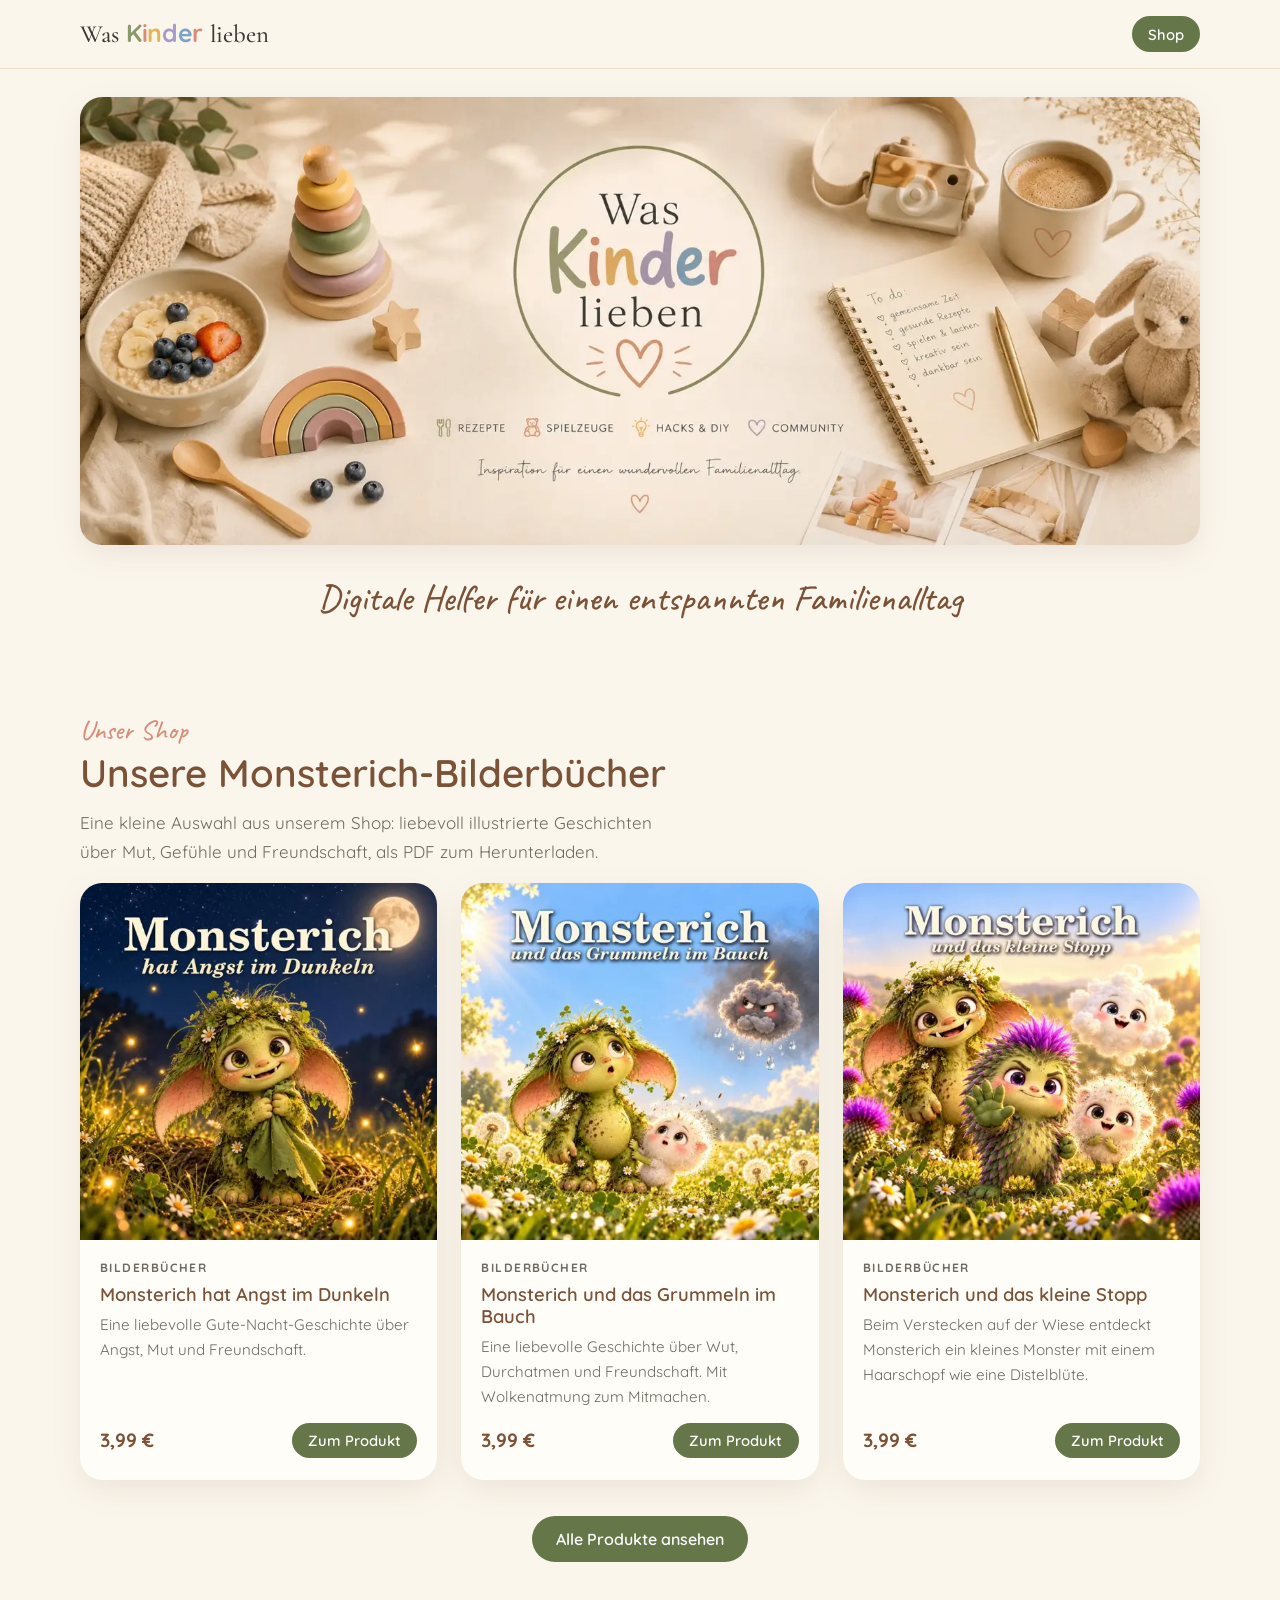
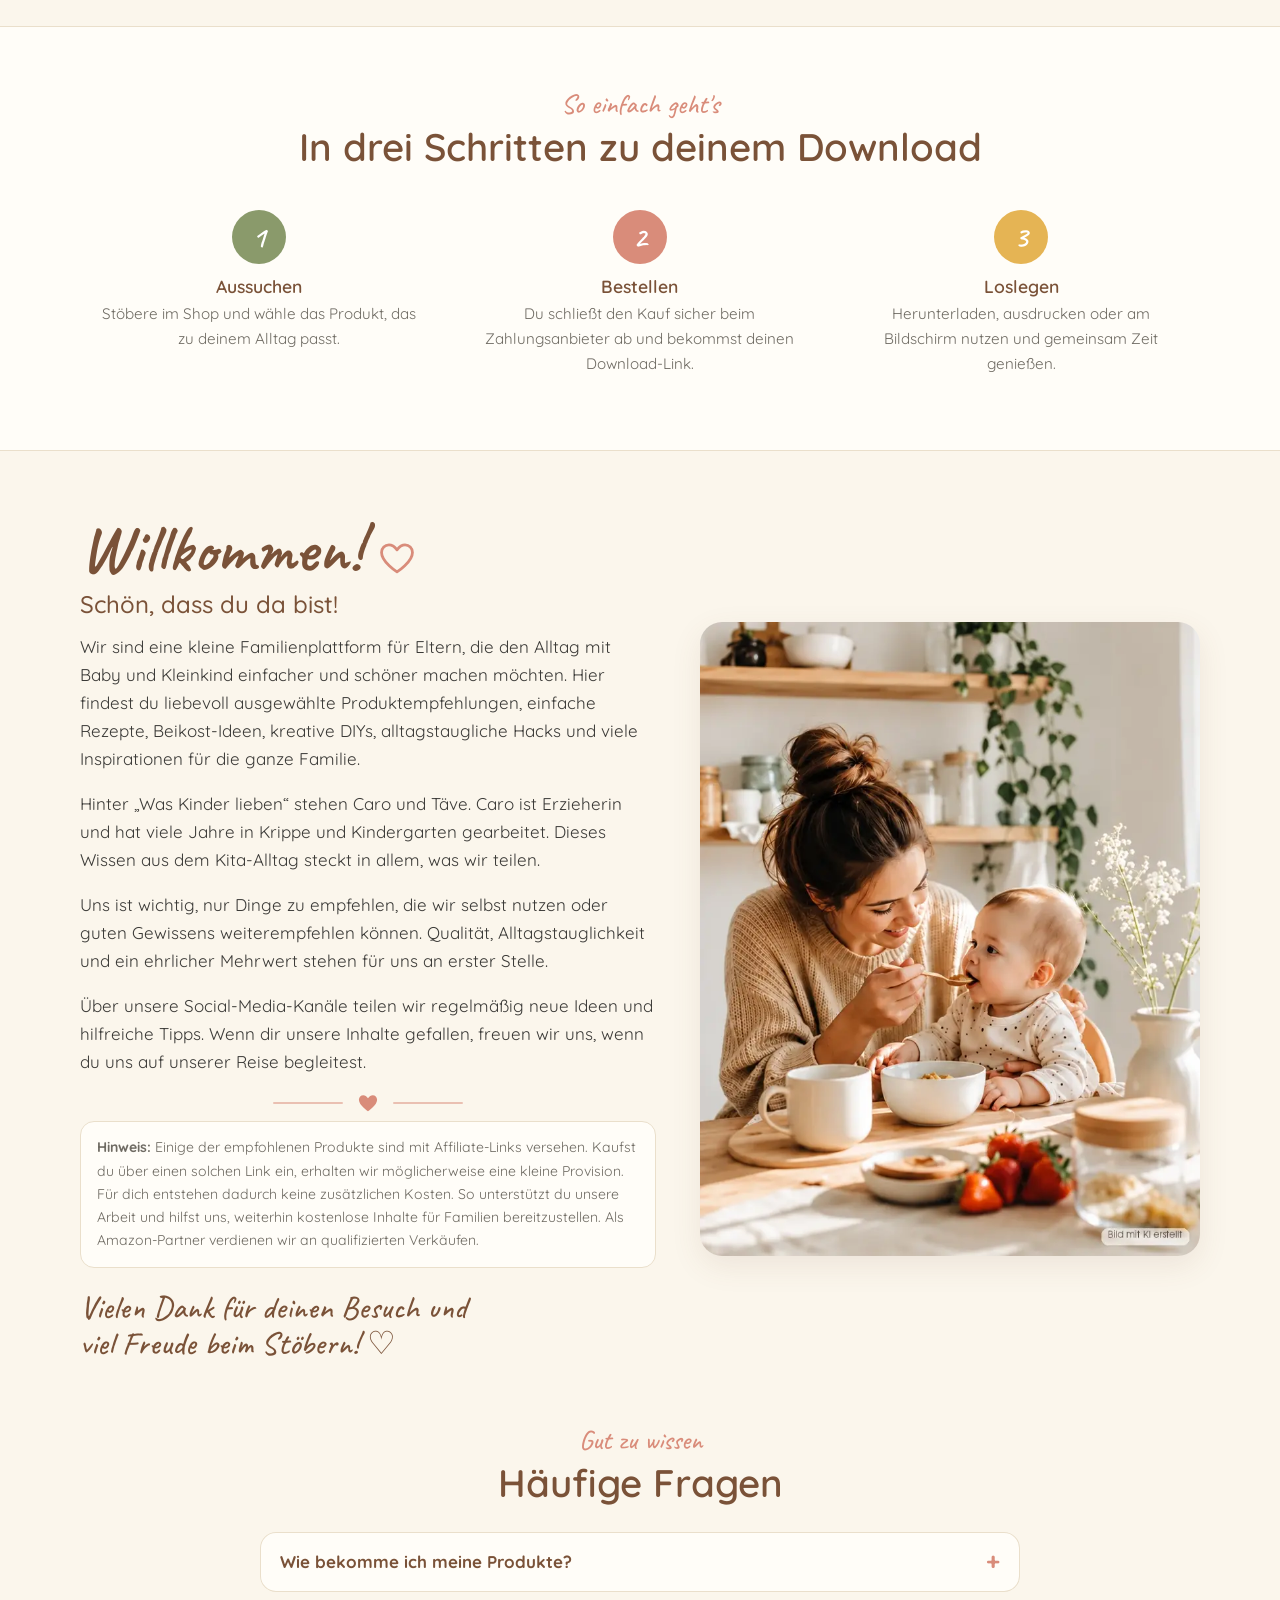
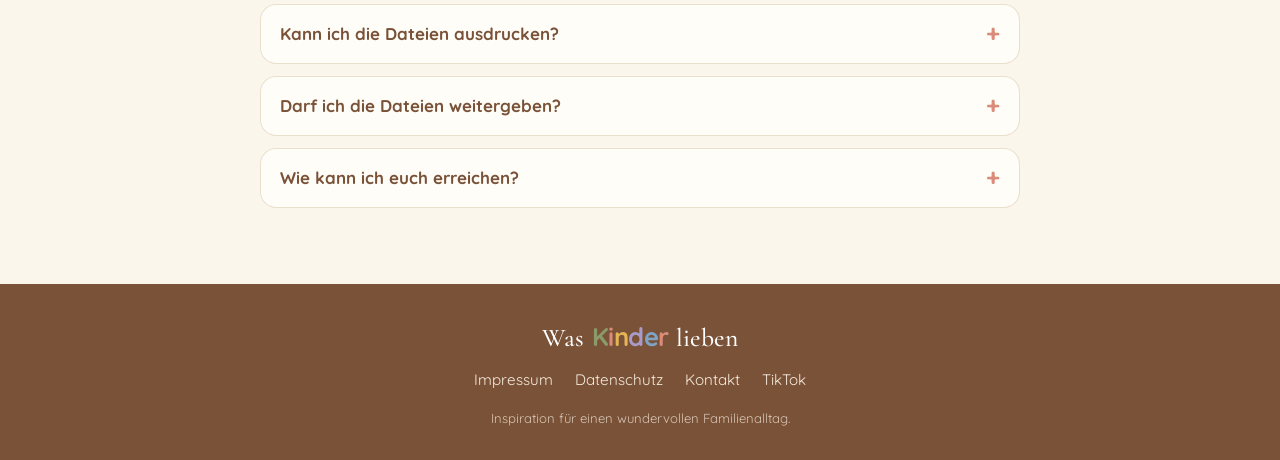
==== was-kinder-lieben/index.html @ 7c510dd2 "Button oben heißt jetzt 'Shop' Co-Authored-By: Claude Sonnet 5.5 <noreply@anthropic.com> Claude-Sess" ====
<!DOCTYPE html>
<html lang="de">
<head>
<meta charset="utf-8">
<meta name="viewport" content="width=device-width, initial-scale=1">
<title>Was Kinder lieben</title>
<style>
@font-face{font-family:'Caveat';font-style:normal;font-weight:500 600;font-display:swap;src:url([data-uri]) format('woff2');unicode-range:U+0000-00FF, U+0131, U+0152-0153, U+02BB-02BC, U+02C6, U+02DA, U+02DC, U+0304, U+0308, U+0329, U+2000-206F, U+20AC, U+2122, U+2191, U+2193, U+2212, U+2215, U+FEFF, U+FFFD}
@font-face{font-family:'Cormorant Garamond';font-style:normal;font-weight:500 600;font-display:swap;src:url([data-uri]) format('woff2');unicode-range:U+0000-00FF, U+0131, U+0152-0153, U+02BB-02BC, U+02C6, U+02DA, U+02DC, U+0304, U+0308, U+0329, U+2000-206F, U+20AC, U+2122, U+2191, U+2193, U+2212, U+2215, U+FEFF, U+FFFD}
@font-face{font-family:'Quicksand';font-style:normal;font-weight:400 700;font-display:swap;src:url([data-uri]) format('woff2');unicode-range:U+0000-00FF, U+0131, U+0152-0153, U+02BB-02BC, U+02C6, U+02DA, U+02DC, U+0304, U+0308, U+0329, U+2000-206F, U+20AC, U+2122, U+2191, U+2193, U+2212, U+2215, U+FEFF, U+FFFD}
</style>
<style>
/* ===== Farben & Grundlagen ===== */
:root{
  --cream:#FBF6EC; --paper:#FFFDF8; --ink:#3B3A37; --muted:#6F6B63;
  --brown:#7A5238; --line:#EADFCB;
  --sage:#8A9A6B; --sage-dark:#657649;
  --coral:#D98C7A; --mustard:#E5B454; --lav:#A99BC9; --blue:#7FA3C4;
  --radius:22px;
  --shadow:0 10px 30px rgba(122,82,56,.10);
  --script:'Caveat',cursive;
  --serif:'Cormorant Garamond',Georgia,serif;
  --sans:'Quicksand','Segoe UI',system-ui,sans-serif;
}
*{box-sizing:border-box}
body{margin:0;display:flex;flex-direction:column;min-height:100vh;background:var(--cream);color:var(--ink);font-family:var(--sans);font-size:17px;line-height:1.65;-webkit-font-smoothing:antialiased}
img{max-width:100%;display:block}
a{color:inherit}
h1,h2,h3{margin:0;font-weight:600;line-height:1.2}
p{margin:0 0 1em}
.wrap{width:min(1120px,100% - 32px);margin-inline:auto}
.sr-only{position:absolute;width:1px;height:1px;overflow:hidden;clip:rect(0 0 0 0);white-space:nowrap}
:focus-visible{outline:3px solid var(--lav);outline-offset:3px;border-radius:8px}

/* ===== Buttons ===== */
.btn{display:inline-flex;align-items:center;justify-content:center;gap:.5em;border:0;cursor:pointer;font:600 1rem var(--sans);text-decoration:none;
  padding:.8em 1.5em;border-radius:999px;background:var(--sage-dark);color:#fff;transition:transform .15s,background .15s,box-shadow .15s}
.btn:hover{background:#56673c;transform:translateY(-2px);box-shadow:0 8px 18px rgba(101,118,73,.28)}
.btn.ghost{background:transparent;color:var(--brown);box-shadow:inset 0 0 0 2px var(--line)}
.btn.ghost:hover{background:var(--paper);box-shadow:inset 0 0 0 2px var(--coral)}
.btn.small{padding:.55em 1.1em;font-size:.92rem}

/* ===== Kopfzeile ===== */
.top{background:var(--cream);border-bottom:1px solid var(--line)}
.top .wrap{display:flex;align-items:center;justify-content:space-between;gap:16px;min-height:68px}
.mark{text-decoration:none;display:flex;align-items:baseline;gap:.3em;font-family:var(--serif);font-size:1.55rem;line-height:1}
.mark b{font-family:var(--sans);font-weight:700;letter-spacing:-.02em}
.mark .k{color:var(--sage)}.mark .i{color:var(--coral)}.mark .n{color:var(--mustard)}.mark .d{color:var(--lav)}.mark .e{color:var(--blue)}.mark .r{color:var(--coral)}
.menu{display:flex;gap:6px;align-items:center}
.menu a{text-decoration:none;font-weight:600;font-size:.95rem;padding:.45em .9em;border-radius:999px;color:var(--brown)}
.menu a:hover{background:var(--paper)}
.menu .btn{color:#fff}
.menu .btn:hover{background:#56673c}
@media(max-width:700px){.mark{font-size:1.3rem}}


/* ===== Hero ===== */
.hero{padding:28px 0 8px}
.hero img{width:100%;height:auto;border-radius:var(--radius);box-shadow:var(--shadow);aspect-ratio:1600/640;object-fit:cover}
.hero-cta{text-align:center;padding:30px 0 6px}
.hero-cta p{font-family:var(--script);font-size:clamp(1.7rem,4vw,2.3rem);color:var(--brown);line-height:1.25;margin-bottom:18px}
.hero-cta .row{display:flex;gap:12px;justify-content:center;flex-wrap:wrap}

/* ===== Abschnitte ===== */
section{padding:64px 0}
.eyebrow{font-family:var(--script);font-size:1.7rem;color:var(--coral);line-height:1}
.title{font-size:clamp(1.8rem,4vw,2.4rem);color:var(--brown);margin:.15em 0 .35em}
.lead{max-width:60ch;color:var(--muted)}
.divider{display:flex;align-items:center;justify-content:center;gap:14px;color:var(--coral);margin:8px 0}
.divider::before,.divider::after{content:"";height:2px;width:70px;background:currentColor;opacity:.5;border-radius:2px}

/* ===== Shop ===== */
.chips[hidden]{display:none}
.chips{display:flex;flex-wrap:wrap;gap:10px;margin:26px 0 28px}
.chip{border:0;cursor:pointer;font:600 .95rem var(--sans);padding:.55em 1.2em;border-radius:999px;background:var(--paper);color:var(--brown);box-shadow:inset 0 0 0 2px var(--line);transition:.15s}
.chip:hover{box-shadow:inset 0 0 0 2px var(--coral)}
.chip[aria-pressed="true"]{background:var(--brown);color:#fff;box-shadow:none}
.grid{display:grid;grid-template-columns:repeat(auto-fit,minmax(250px,1fr));gap:24px}
.card{background:var(--paper);border-radius:var(--radius);box-shadow:var(--shadow);overflow:hidden;display:flex;flex-direction:column;transition:transform .2s}
.card:hover{transform:translateY(-4px)}
.cover{position:relative;aspect-ratio:1/1;display:grid;place-items:center;overflow:hidden;cursor:pointer;border:0;padding:0;width:100%;background:none;text-decoration:none}
.cover img{width:100%;height:100%;object-fit:cover}
.art{position:absolute;inset:0;display:flex;flex-direction:column;align-items:center;justify-content:center;gap:12px;padding:22px;text-align:center}
.art .sheet{background:rgba(255,253,248,.88);border-radius:16px;padding:22px 20px 18px;width:78%;box-shadow:0 8px 20px rgba(0,0,0,.07);display:flex;flex-direction:column;align-items:center;gap:8px}
.art svg{width:56px;height:56px}
.art .t{font-family:var(--script);font-size:1.6rem;line-height:1.1;color:var(--brown)}
.art .s{font-size:.72rem;letter-spacing:.14em;text-transform:uppercase;color:var(--muted);font-weight:600}
.badge{position:absolute;top:14px;left:14px;background:var(--brown);color:#fff;font-size:.78rem;font-weight:700;padding:.25em .8em;border-radius:999px;z-index:1}
.card .body{padding:18px 20px 22px;display:flex;flex-direction:column;gap:6px;flex:1}
.cat{font-size:.75rem;letter-spacing:.12em;text-transform:uppercase;color:var(--muted);font-weight:700}
.card h3{font-size:1.15rem;color:var(--brown)}
.card .desc{font-size:.95rem;color:var(--muted);margin:0 0 8px;flex:1}
.buy-row{display:flex;align-items:center;justify-content:space-between;gap:10px}
.price{font-weight:700;font-size:1.2rem;color:var(--brown)}
.price s{font-weight:500;font-size:.9rem;color:var(--muted);margin-right:6px}
.empty{padding:30px;text-align:center;color:var(--muted)}
.more{text-align:center;margin-top:36px}

/* ===== So funktioniert's ===== */
.steps{background:var(--paper);border-block:1px solid var(--line)}
.steps ol{list-style:none;margin:30px 0 0;padding:0;display:grid;grid-template-columns:repeat(auto-fit,minmax(220px,1fr));gap:24px}
.steps li{text-align:center;padding:10px 14px}
.steps .num{width:54px;height:54px;border-radius:50%;display:grid;place-items:center;margin:0 auto 12px;font:600 1.9rem var(--script);color:#fff}
.steps li:nth-child(1) .num{background:var(--sage)}.steps li:nth-child(2) .num{background:var(--coral)}.steps li:nth-child(3) .num{background:var(--mustard)}
.steps h3{font-size:1.1rem;color:var(--brown);margin-bottom:4px}
.steps p{color:var(--muted);font-size:.95rem;margin:0}

/* ===== Über uns ===== */
.about{display:grid;grid-template-columns:1.15fr 1fr;gap:44px;align-items:center}
.about h2.script{font-family:var(--script);font-weight:600;font-size:clamp(2.8rem,7vw,4.2rem);color:var(--brown);line-height:1}
.about h3{font-size:1.5rem;color:var(--brown);margin:.3em 0 .6em;font-weight:500}
.about .photo{border-radius:var(--radius);overflow:hidden;box-shadow:var(--shadow);position:relative}
.about .photo img{width:100%;height:auto}
.note{font-size:.88rem;color:var(--muted);background:var(--paper);border-radius:14px;padding:14px 16px;border:1px solid var(--line)}
.sign{font-family:var(--script);font-size:2rem;color:var(--brown);line-height:1.15;margin-top:22px}
@media(max-width:820px){.about{grid-template-columns:1fr}.about .photo{order:-1;max-width:420px}}

/* ===== FAQ ===== */
.faq{max-width:760px;margin:26px auto 0}
details{background:var(--paper);border-radius:16px;margin-bottom:12px;box-shadow:inset 0 0 0 1px var(--line)}
summary{cursor:pointer;list-style:none;padding:16px 52px 16px 20px;font-weight:700;color:var(--brown);position:relative}
summary::-webkit-details-marker{display:none}
summary::after{content:"+";position:absolute;right:20px;top:50%;transform:translateY(-50%);font-size:1.5rem;color:var(--coral);transition:transform .2s}
details[open] summary::after{transform:translateY(-50%) rotate(45deg)}
details p{padding:0 20px;margin:0 0 16px;color:var(--muted)}

/* ===== Fußzeile ===== */
footer{margin-top:auto;background:var(--brown);color:#F6EBDD;padding:40px 0 30px;text-align:center}
footer .mark{justify-content:center;font-size:1.6rem;color:#fff}
footer nav{display:flex;flex-wrap:wrap;gap:6px 22px;justify-content:center;margin:16px 0}
footer a{text-decoration:none;font-size:.95rem}
footer a:hover{text-decoration:underline}
footer small{display:block;opacity:.75;font-size:.82rem;max-width:62ch;margin:10px auto 0}

.toast{position:fixed;left:50%;bottom:24px;transform:translate(-50%,30px);background:var(--ink);color:#fff;padding:.8em 1.3em;border-radius:14px;font-size:.92rem;opacity:0;pointer-events:none;transition:.25s;z-index:60;max-width:90vw;text-align:center}
.toast.on{opacity:1;transform:translate(-50%,0)}

@media(prefers-reduced-motion:reduce){*{transition:none!important}}
</style>
</head>
<body>

<header class="top">
  <div class="wrap">
    <a class="mark" href="#start" aria-label="Was Kinder lieben">
      Was <b><span class="k">K</span><span class="i">i</span><span class="n">n</span><span class="d">d</span><span class="e">e</span><span class="r">r</span></b> lieben
    </a>
    <nav class="menu" aria-label="Hauptmenü">
      <a class="btn small" id="shopBtnTop" href="#">Shop</a>
    </nav>
  </div>
</header>

<main id="start">

  <section class="hero" aria-labelledby="h1">
    <div class="wrap">
      <h1 id="h1" class="sr-only">Was Kinder lieben – Inspiration für einen wundervollen Familienalltag</h1>
      <img src="[data-uri]" width="1600" height="640" alt="Was Kinder lieben: Rezepte, Spielzeuge, Hacks und DIY, Community. Inspiration für einen wundervollen Familienalltag.">
      <div class="hero-cta">
        <p>Digitale Helfer für einen entspannten Familienalltag</p>
      </div>
    </div>
  </section>

  <section id="shop" aria-labelledby="shop-title">
    <div class="wrap">
      <div class="eyebrow">Unser Shop</div>
      <h2 class="title" id="shop-title">Unsere Monsterich-Bilderbücher</h2>
      <p class="lead">Eine kleine Auswahl aus unserem Shop: liebevoll illustrierte Geschichten über Mut, Gefühle und Freundschaft, als PDF zum Herunterladen.</p>
      <div class="chips" id="chips" role="group" aria-label="Kategorien filtern"></div>
      <div class="grid" id="grid" aria-live="polite"></div>
      <div class="more"><a class="btn" id="shopBtnMore" href="#">Alle Produkte ansehen</a></div>
    </div>
  </section>

  <section class="steps" aria-labelledby="steps-title">
    <div class="wrap">
      <div style="text-align:center">
        <div class="eyebrow">So einfach geht's</div>
        <h2 class="title" id="steps-title">In drei Schritten zu deinem Download</h2>
      </div>
      <ol>
        <li><div class="num">1</div><h3>Aussuchen</h3><p>Stöbere im Shop und wähle das Produkt, das zu deinem Alltag passt.</p></li>
        <li><div class="num">2</div><h3>Bestellen</h3><p>Du schließt den Kauf sicher beim Zahlungsanbieter ab und bekommst deinen Download-Link.</p></li>
        <li><div class="num">3</div><h3>Loslegen</h3><p>Herunterladen, ausdrucken oder am Bildschirm nutzen und gemeinsam Zeit genießen.</p></li>
      </ol>
    </div>
  </section>

  <section id="about" aria-labelledby="about-title">
    <div class="wrap about">
      <div>
        <h2 class="script" id="about-title">Willkommen! <svg width="38" height="34" viewBox="0 0 24 22" fill="none" stroke="#D98C7A" stroke-width="1.8" stroke-linecap="round" stroke-linejoin="round" aria-hidden="true" style="vertical-align:-4px"><path d="M12 20S2 13.6 2 7.4C2 4.5 4.2 2.5 6.8 2.5c2 0 3.6 1.1 5.2 3.2 1.6-2.1 3.2-3.2 5.2-3.2C19.8 2.5 22 4.5 22 7.4 22 13.6 12 20 12 20z"/></svg></h2>
        <h3>Schön, dass du da bist!</h3>
        <p>Wir sind eine kleine Familienplattform für Eltern, die den Alltag mit Baby und Kleinkind einfacher und schöner machen möchten. Hier findest du liebevoll ausgewählte Produktempfehlungen, einfache Rezepte, Beikost-Ideen, kreative DIYs, alltagstaugliche Hacks und viele Inspirationen für die ganze Familie.</p>
        <p>Hinter „Was Kinder lieben“ stehen Caro und Täve. Caro ist Erzieherin und hat viele Jahre in Krippe und Kindergarten gearbeitet. Dieses Wissen aus dem Kita-Alltag steckt in allem, was wir teilen.</p>
        <p>Uns ist wichtig, nur Dinge zu empfehlen, die wir selbst nutzen oder guten Gewissens weiterempfehlen können. Qualität, Alltagstauglichkeit und ein ehrlicher Mehrwert stehen für uns an erster Stelle.</p>
        <p>Über unsere Social-Media-Kanäle teilen wir regelmäßig neue Ideen und hilfreiche Tipps. Wenn dir unsere Inhalte gefallen, freuen wir uns, wenn du uns auf unserer Reise begleitest.</p>
        <div class="divider" aria-hidden="true"><svg width="22" height="20" viewBox="0 0 24 22" fill="currentColor"><path d="M12 20S2 13.6 2 7.4C2 4.5 4.2 2.5 6.8 2.5c2 0 3.6 1.1 5.2 3.2 1.6-2.1 3.2-3.2 5.2-3.2C19.8 2.5 22 4.5 22 7.4 22 13.6 12 20 12 20z"/></svg></div>
        <p class="note"><strong>Hinweis:</strong> Einige der empfohlenen Produkte sind mit Affiliate-Links versehen. Kaufst du über einen solchen Link ein, erhalten wir möglicherweise eine kleine Provision. Für dich entstehen dadurch keine zusätzlichen Kosten. So unterstützt du unsere Arbeit und hilfst uns, weiterhin kostenlose Inhalte für Familien bereitzustellen. Als Amazon-Partner verdienen wir an qualifizierten Verkäufen.</p>
        <div class="sign">Vielen Dank für deinen Besuch und<br>viel Freude beim Stöbern! ♡</div>
      </div>
      <div class="photo">
        <img src="[data-uri]" width="760" height="962" alt="Eine Mutter füttert ihr Baby am Küchentisch mit Brei, daneben Erdbeeren und Haferflocken.">
      </div>
    </div>
  </section>

  <section id="faq" aria-labelledby="faq-title" style="padding-top:0">
    <div class="wrap">
      <div style="text-align:center">
        <div class="eyebrow">Gut zu wissen</div>
        <h2 class="title" id="faq-title">Häufige Fragen</h2>
      </div>
      <div class="faq" id="faqList"></div>
    </div>
  </section>
</main>

<footer>
  <div class="wrap">
    <div class="mark">Was <b><span class="k">K</span><span class="i">i</span><span class="n">n</span><span class="d">d</span><span class="e">e</span><span class="r">r</span></b> lieben</div>
    <nav id="footLinks" aria-label="Rechtliches und Social Media"></nav>
    <small>Inspiration für einen wundervollen Familienalltag.</small>
  </div>
</footer>

<div class="toast" id="toast" role="status"></div>

<script>
/* =====================================================================
   HIER ANPASSEN – alles Wichtige steht in diesem Block
   ===================================================================== */

/* Adresse eurer Shop-Seite in Wix mit allen Produkten (Button "Alle Produkte").
   Bitte prüfen: Öffne die Seite im Browser und kopiere die Adresse hierher. */
const SHOP_URL = 'https://www.was-kinder-lieben.de/shop';

/* Kategorien (Reihenfolge = Reihenfolge der Filter-Buttons) */
const CATEGORIES = {
  buecher: { label: 'Bilderbücher', color: '#DCE5C8', icon: 'bear' }
};

/* Produkte – DIES SIND PLATZHALTER. Titel, Texte und Preise bitte ersetzen.
   price:       Preis in Cent (790 = 7,90 €)
   oldPrice:    optional, wird durchgestrichen angezeigt
   badge:       optional ("Neu", "Beliebt", "Spar-Paket" …)
   checkoutUrl: Adresse der Wix-Produktseite (oder eines anderen Kauflinks).
                Eigene Adressen öffnen im Fenster der Wix-Seite, fremde in einem neuen Tab.
   image:       optional, URL eines Produktbilds. Ohne Bild wird ein Cover gezeichnet. */
const PRODUCTS = [
  { id:'dunkel', cat:'buecher', title:'Monsterich hat Angst im Dunkeln', price:399,
    desc:'Eine liebevolle Gute-Nacht-Geschichte über Angst, Mut und Freundschaft.',
    includes:['Bilderbuch als PDF','Zum Vorlesen am Bildschirm oder zum Ausdrucken','Download-Link nach dem Kauf'],
    checkoutUrl:'https://www.was-kinder-lieben.de/product-page/monsterich-hat-angst-im-dunkeln', image:'[data-uri]' },
  { id:'bauch', cat:'buecher', title:'Monsterich und das Grummeln im Bauch', price:399,
    desc:'Eine liebevolle Geschichte über Wut, Durchatmen und Freundschaft. Mit Wolkenatmung zum Mitmachen.',
    includes:['Bilderbuch als PDF','Zum Vorlesen am Bildschirm oder zum Ausdrucken','Download-Link nach dem Kauf'],
    checkoutUrl:'https://www.was-kinder-lieben.de/product-page/monsterich-und-das-grummeln-im-bauch', image:'[data-uri]' },
  { id:'stopp', cat:'buecher', title:'Monsterich und das kleine Stopp', price:399,
    desc:'Beim Verstecken auf der Wiese entdeckt Monsterich ein kleines Monster mit einem Haarschopf wie eine Distelblüte.',
    includes:['Bilderbuch als PDF','Zum Vorlesen am Bildschirm oder zum Ausdrucken','Download-Link nach dem Kauf'],
    checkoutUrl:'https://www.was-kinder-lieben.de/product-page/monsterich-und-das-kleine-stopp', image:'[data-uri]' }
];

/* Häufige Fragen – bitte an eure echten Abläufe anpassen */
const FAQ = [
  ['Wie bekomme ich meine Produkte?', 'Nach dem Kauf erhältst du einen Download-Link. Die genaue Zustellung hängt vom Anbieter ab, über den du bezahlst.'],
  ['Kann ich die Dateien ausdrucken?', 'Ja, die Produkte sind zum Ausdrucken für den privaten Gebrauch gedacht. Du kannst sie auch am Bildschirm nutzen.'],
  ['Darf ich die Dateien weitergeben?', 'Die Inhalte sind für deinen privaten Gebrauch bestimmt. Eine Weitergabe oder Veröffentlichung ist nicht erlaubt.'],
  ['Wie kann ich euch erreichen?', 'Schreib uns gern eine Nachricht, wir melden uns so schnell wie möglich.']
];

/* Fußzeile: leere Links werden ausgeblendet.
   Für Impressum/Datenschutz die vollständige Adresse der Wix-Seite eintragen. */
const LINKS = [
  ['Impressum',   'https://www.was-kinder-lieben.de/impressum'],
  ['Datenschutz', 'https://www.was-kinder-lieben.de/datenschutz'],
  ['Widerruf',    ''],   // Adresse der Wix-Seite eintragen, sobald sie existiert
  ['Kontakt',     'mailto:waskinderlieben.info@gmail.com'],
  ['Instagram',   ''],
  ['Pinterest',   ''],
  ['TikTok',      'https://www.tiktok.com/@waskinderlieben']
];

/* ===================================================================== */

const ICONS = {
  fork:  '<svg viewBox="0 0 48 48" fill="none" stroke="#657649" stroke-width="2.6" stroke-linecap="round" stroke-linejoin="round"><path d="M14 6v13a4 4 0 0 0 8 0V6M18 6v36M34 6c-4 3-6 9-6 15 0 3 2 5 6 5v16"/></svg>',
  bear:  '<svg viewBox="0 0 48 48" fill="none" stroke="#C07765" stroke-width="2.6" stroke-linecap="round" stroke-linejoin="round"><circle cx="24" cy="26" r="13"/><circle cx="13" cy="13" r="5"/><circle cx="35" cy="13" r="5"/><circle cx="19.5" cy="24" r=".8" fill="#C07765"/><circle cx="28.5" cy="24" r=".8" fill="#C07765"/><path d="M21 30c1.8 1.6 4.2 1.6 6 0"/></svg>',
  bulb:  '<svg viewBox="0 0 48 48" fill="none" stroke="#B8872A" stroke-width="2.6" stroke-linecap="round" stroke-linejoin="round"><path d="M17 33c0-3-5-6-5-12a12 12 0 0 1 24 0c0 6-5 9-5 12zM18 39h12M20 43h8"/></svg>',
  heart: '<svg viewBox="0 0 48 48" fill="none" stroke="#7E6FA8" stroke-width="2.6" stroke-linecap="round" stroke-linejoin="round"><path d="M24 40S6 29 6 17c0-5.5 4-9 9-9 4 0 7 2.2 9 6 2-3.800 5-6 9-6 5 0 9 3.500 9 9 0 12-18 23-18 23z"/></svg>'
};

const $ = s => document.querySelector(s);
const euro = c => new Intl.NumberFormat('de-DE',{style:'currency',currency:'EUR'}).format(c/100);
const esc = s => String(s).replace(/[&<>"']/g, ch => ({'&':'&amp;','<':'&lt;','>':'&gt;','"':'&quot;',"'":'&#39;'}[ch]));

function coverHTML(p){
  const c = CATEGORIES[p.cat];
  if (p.image) return (p.badge?`<span class="badge">${esc(p.badge)}</span>`:'') + `<img src="${esc(p.image)}" alt="${esc(p.title)}" loading="lazy">`;
  return (p.badge?`<span class="badge">${esc(p.badge)}</span>`:'') +
    `<div class="art" style="background:${c.color}"><div class="sheet">${ICONS[c.icon]}<div class="t">${esc(p.title)}</div><div class="s">${esc(c.label)}</div></div></div>`;
}
function linkAttrs(u){
  if (!u) return '';
  return u.startsWith('mailto:') ? 'target="_self"' : (u.includes('was-kinder-lieben.de') ? 'target="_top"' : 'target="_blank" rel="noopener"');
}
function priceHTML(p){ return (p.oldPrice?`<s>${euro(p.oldPrice)}</s>`:'') + euro(p.price); }

let filter = 'alle';
function renderChips(){
  $('#chips').hidden = Object.keys(CATEGORIES).length < 2;
  const keys = ['alle', ...Object.keys(CATEGORIES)];
  $('#chips').innerHTML = keys.map(k =>
    `<button class="chip" data-k="${k}" aria-pressed="${k===filter}">${k==='alle'?'Alle':esc(CATEGORIES[k].label)}</button>`).join('');
}
function renderGrid(){
  const list = PRODUCTS.filter(p => filter==='alle' || p.cat===filter);
  $('#grid').innerHTML = list.length ? list.map(p => `
    <article class="card">
      <a class="cover" data-buy="${esc(p.id)}" href="${esc(p.checkoutUrl||'#')}" ${linkAttrs(p.checkoutUrl)} aria-label="${esc(p.title)} ansehen">${coverHTML(p)}</a>
      <div class="body">
        <div class="cat">${esc(CATEGORIES[p.cat].label)}</div>
        <h3>${esc(p.title)}</h3>
        <p class="desc">${esc(p.desc)}</p>
        <div class="buy-row">
          <div class="price">${priceHTML(p)}</div>
          <a class="btn small" data-buy="${esc(p.id)}" href="${esc(p.checkoutUrl||'#')}" ${linkAttrs(p.checkoutUrl)}>Zum Produkt</a>
        </div>
      </div>
    </article>`).join('') : '<p class="empty">In dieser Kategorie gibt es noch nichts. Schau bald wieder vorbei!</p>';
}

$('#chips').addEventListener('click', e => {
  const b = e.target.closest('.chip'); if(!b) return;
  filter = b.dataset.k; renderChips(); renderGrid();
});
$('#grid').addEventListener('click', e => {
  const a = e.target.closest('[data-buy]'); if (!a) return;
  const p = PRODUCTS.find(x => x.id === a.dataset.buy);
  if (p && !p.checkoutUrl){ e.preventDefault(); toast('Noch kein Kauflink hinterlegt (checkoutUrl im Code eintragen).'); }
});

let tt;
function toast(msg){ const t=$('#toast'); t.textContent=msg; t.classList.add('on'); clearTimeout(tt); tt=setTimeout(()=>t.classList.remove('on'),3200); }

$('#faqList').innerHTML = FAQ.map(([q,a]) => `<details><summary>${esc(q)}</summary><p>${esc(a)}</p></details>`).join('');
$('#footLinks').innerHTML = LINKS.filter(l => l[1]).map(([n,u]) =>
  `<a href="${esc(u)}" target="${u.startsWith('mailto:')?'_self':(u.includes('was-kinder-lieben.de')?'_top':'_blank')}" rel="noopener">${esc(n)}</a>`).join('');

/* Buttons zur Shop-Seite */
['#shopBtnTop', '#shopBtnMore'].forEach(sel => {
  const a = $(sel); a.href = SHOP_URL || '#';
  const attrs = linkAttrs(SHOP_URL);
  if (attrs.includes('_top')) a.target = '_top'; else if (attrs.includes('_blank')) { a.target = '_blank'; a.rel = 'noopener'; }
  a.addEventListener('click', e => { if (!SHOP_URL){ e.preventDefault(); toast('Noch keine Shop-Adresse hinterlegt (SHOP_URL im Code eintragen).'); } });
});

renderChips(); renderGrid();
</script>
</body>
</html>
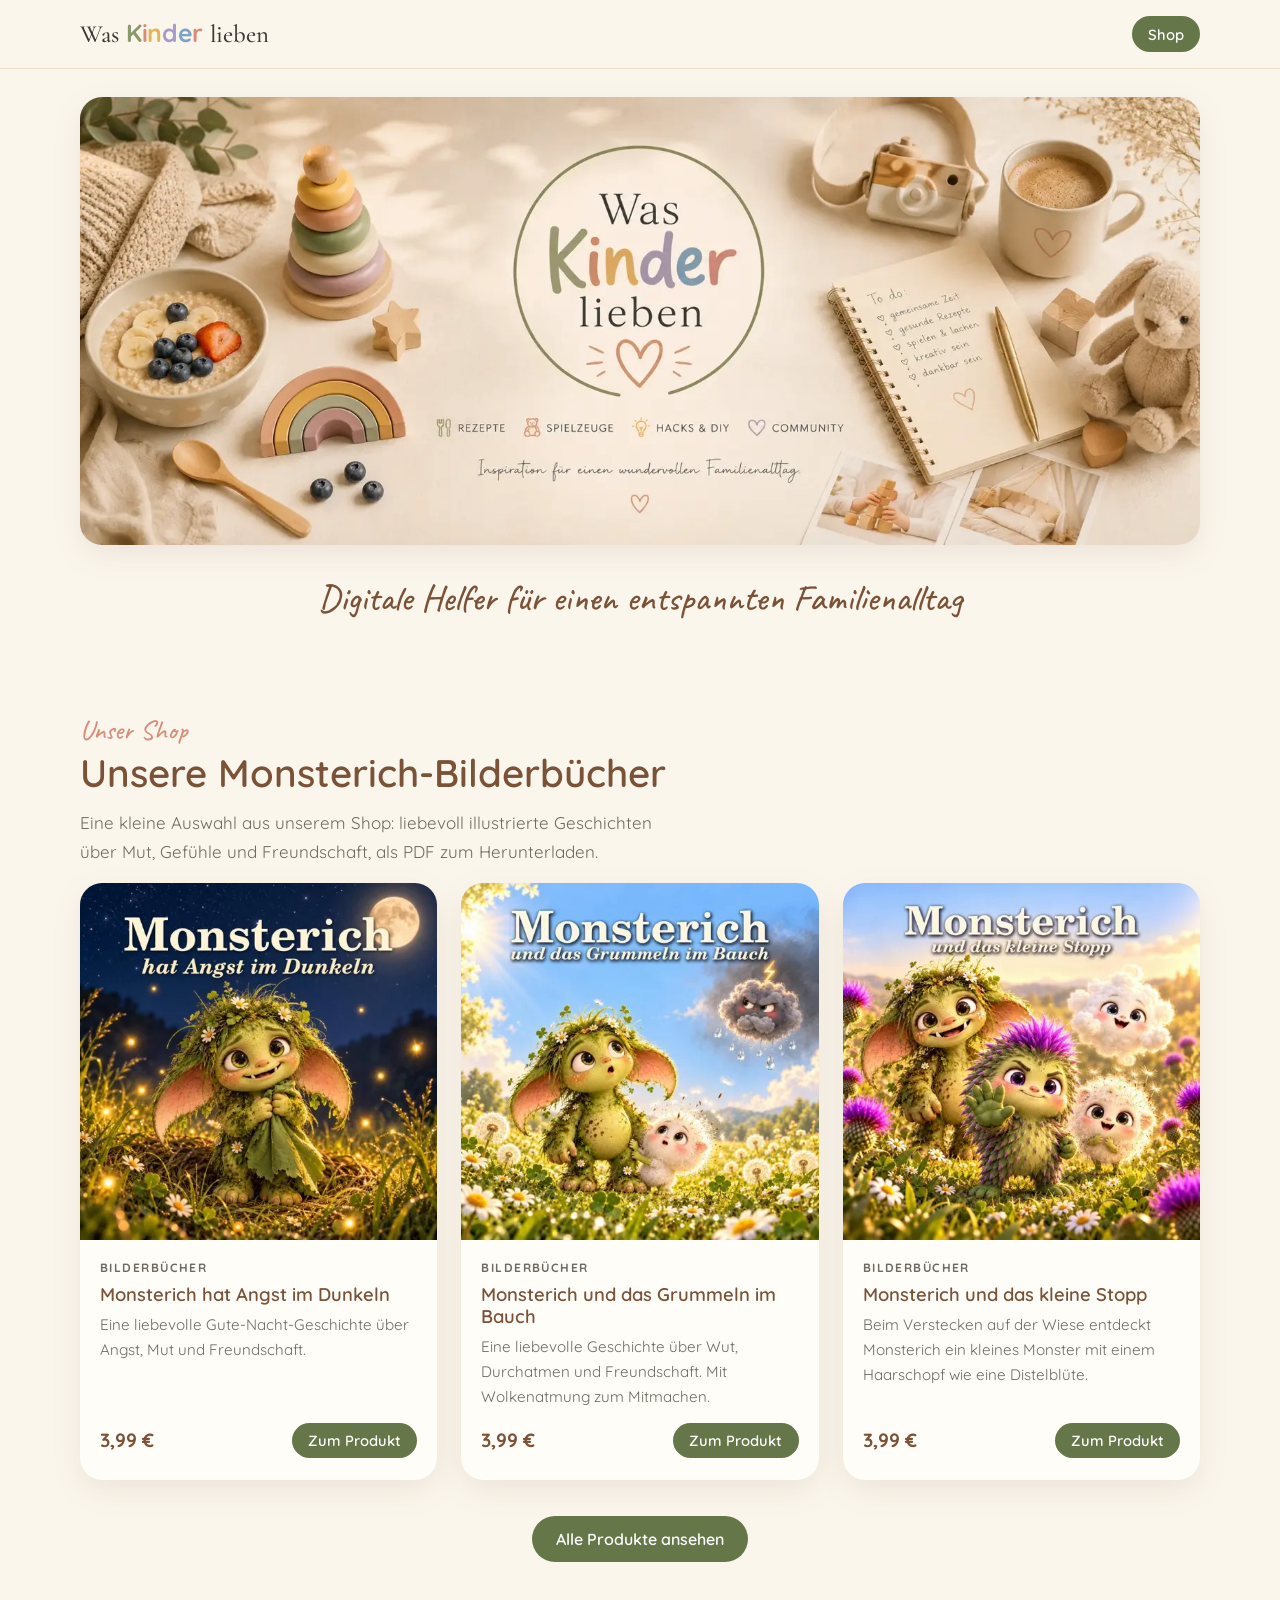
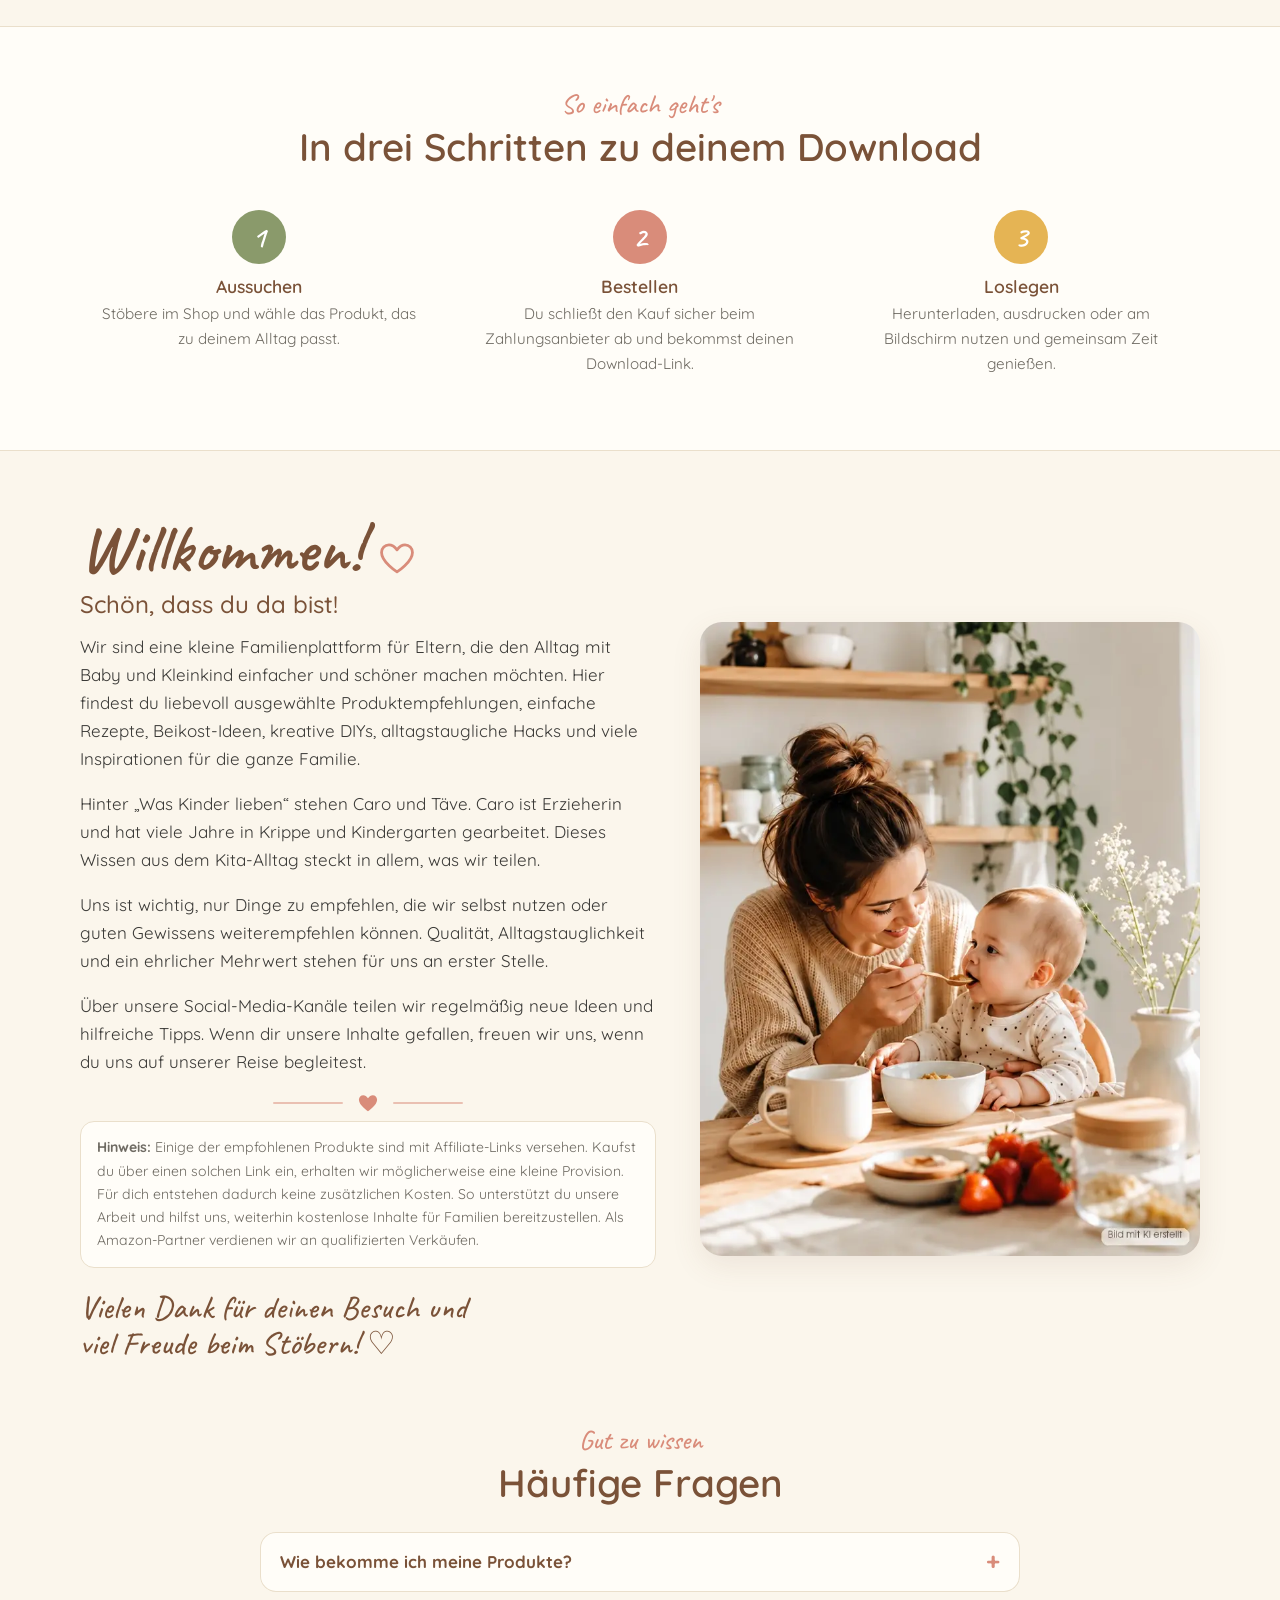
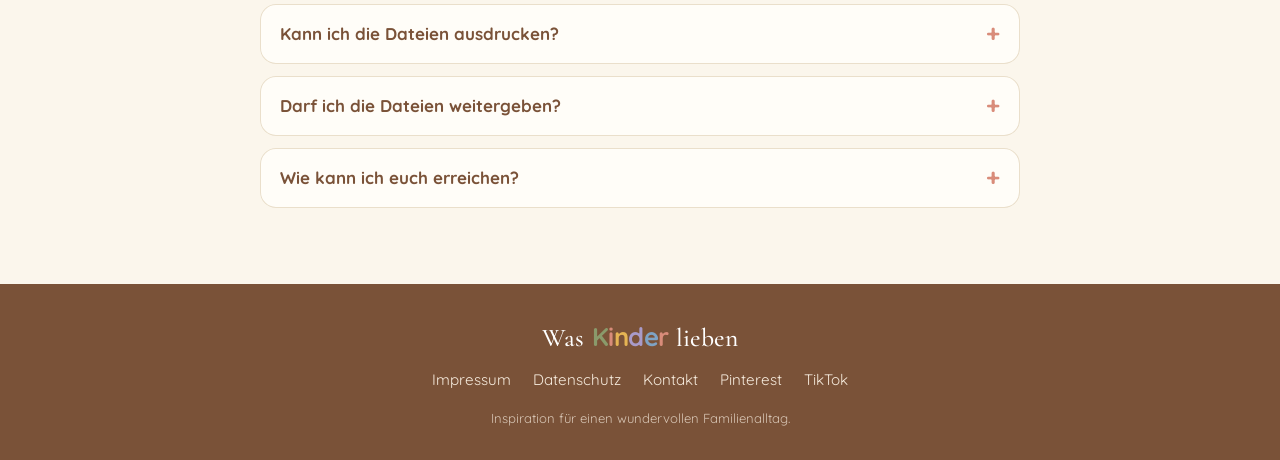
==== commit 8f5de58d: "Pinterest-Profil in Fußzeilen und Impressum ergänzt Co-Authored-By: Claude Sonnet 5.5 <noreply@anthr" ====
--- a/was-kinder-lieben/index.html
+++ b/was-kinder-lieben/index.html
@@ -235,7 +235,7 @@
 
 /* Adresse eurer Shop-Seite in Wix mit allen Produkten (Button "Alle Produkte").
    Bitte prüfen: Öffne die Seite im Browser und kopiere die Adresse hierher. */
-const SHOP_URL = 'https://www.was-kinder-lieben.de/shop';
+const SHOP_URL = 'https://www.was-kinder-lieben.de/category/all-products';
 
 /* Kategorien (Reihenfolge = Reihenfolge der Filter-Buttons) */
 const CATEGORIES = {
@@ -280,7 +280,7 @@
   ['Widerruf',    ''],   // Adresse der Wix-Seite eintragen, sobald sie existiert
   ['Kontakt',     'mailto:waskinderlieben.info@gmail.com'],
   ['Instagram',   ''],
-  ['Pinterest',   ''],
+  ['Pinterest',   'https://de.pinterest.com/waskinderlieben/'],
   ['TikTok',      'https://www.tiktok.com/@waskinderlieben']
 ];
 
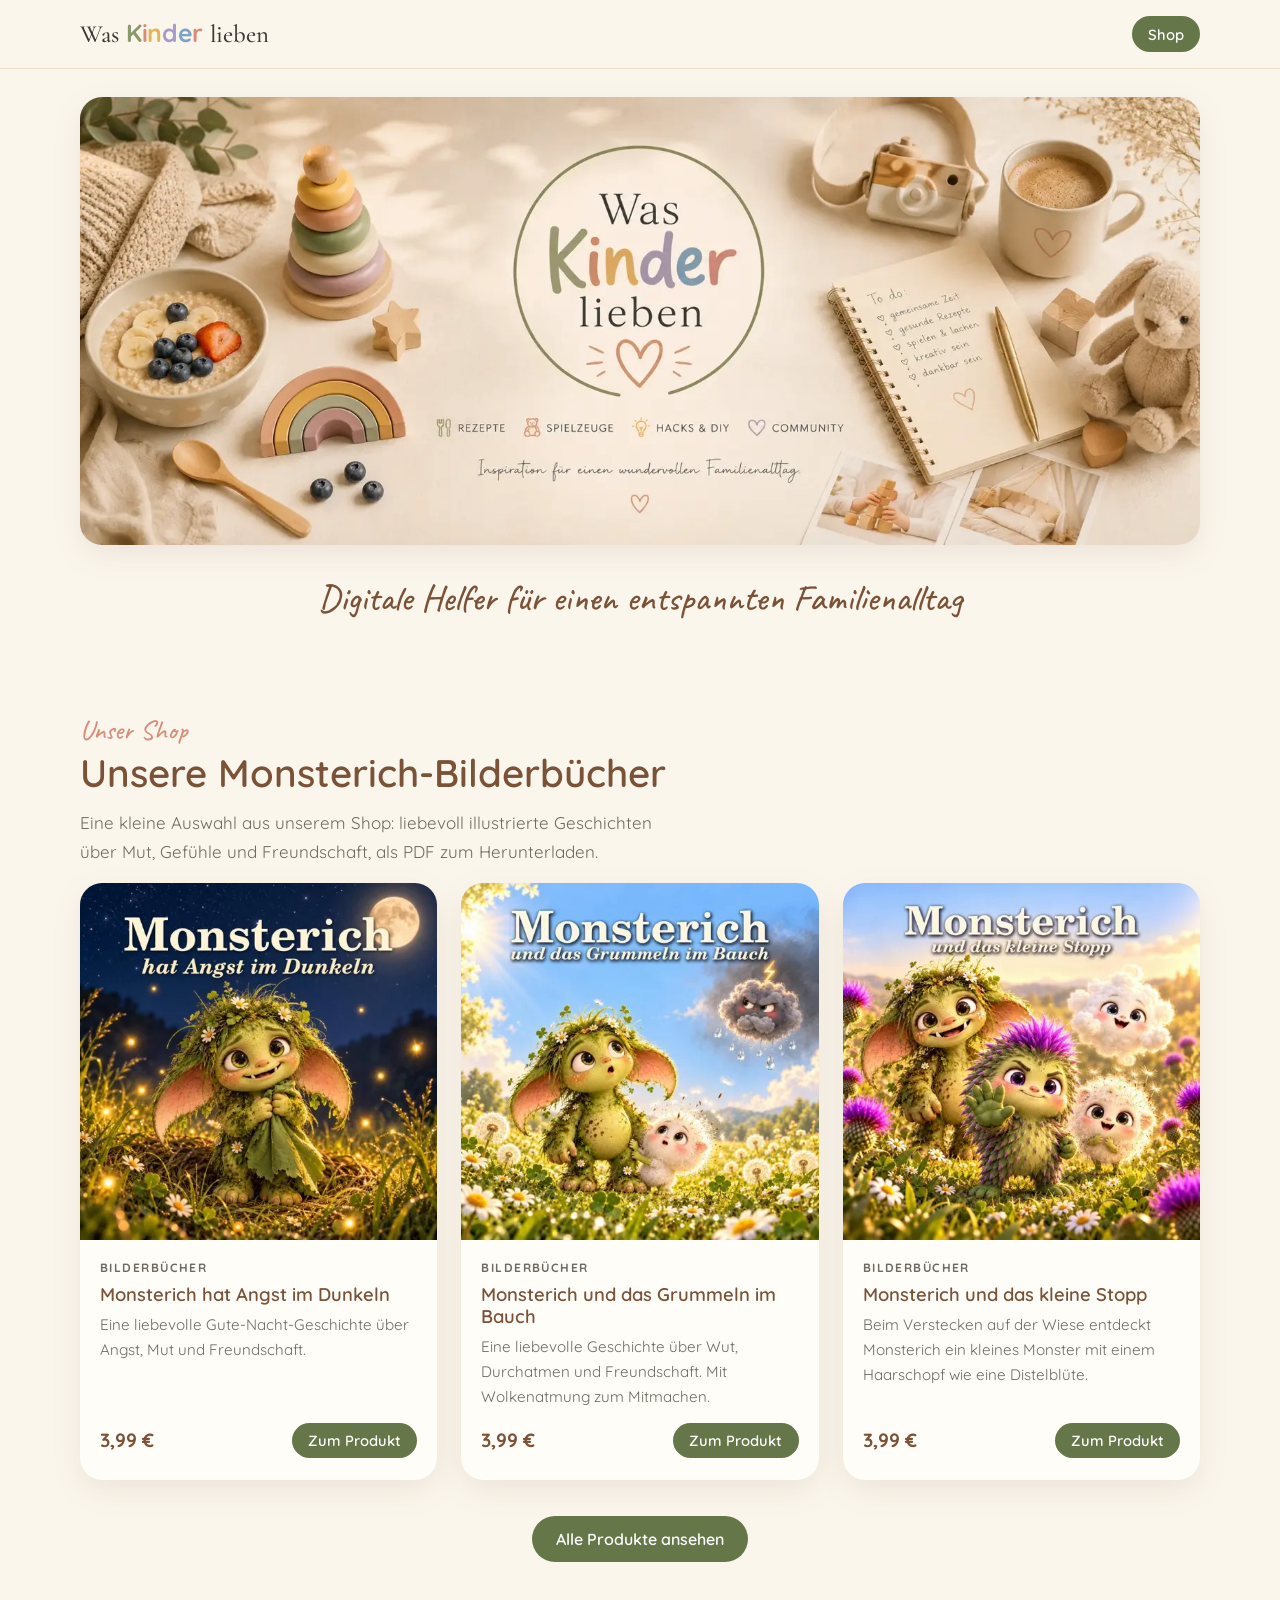
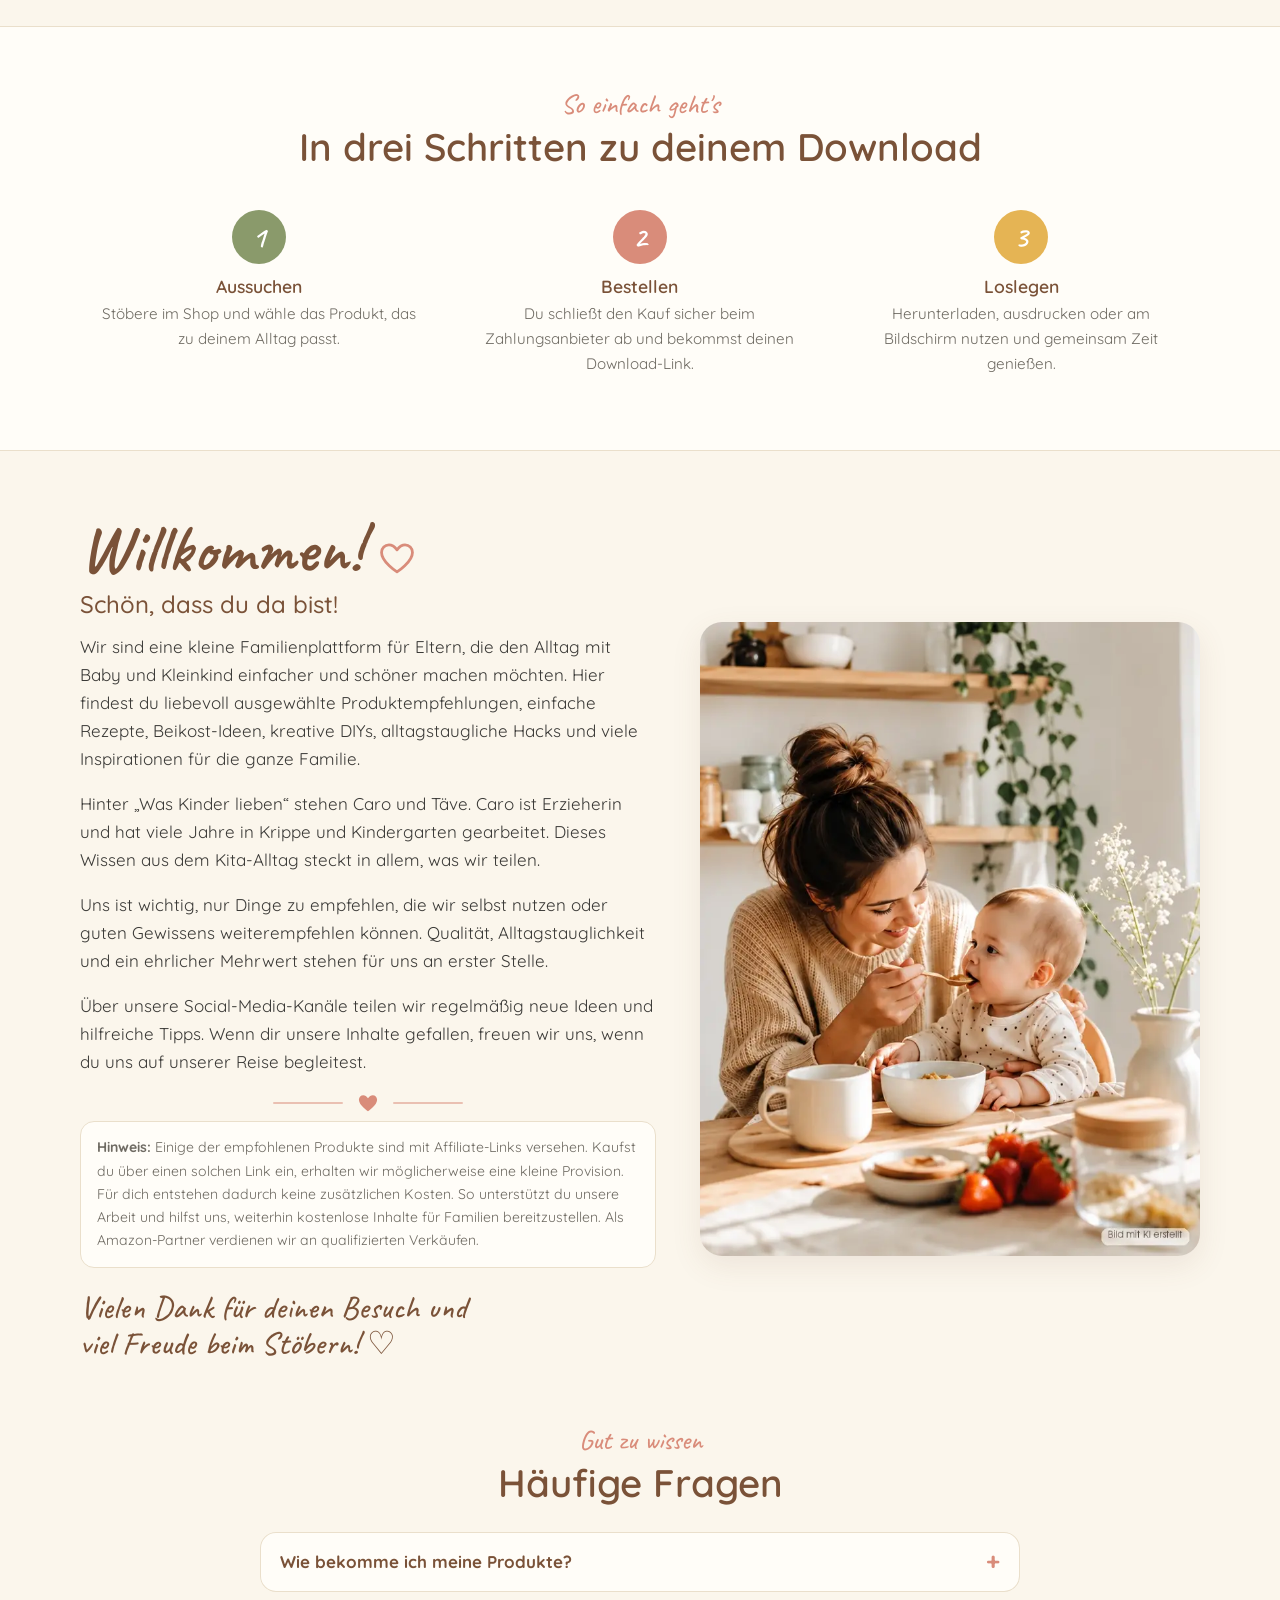
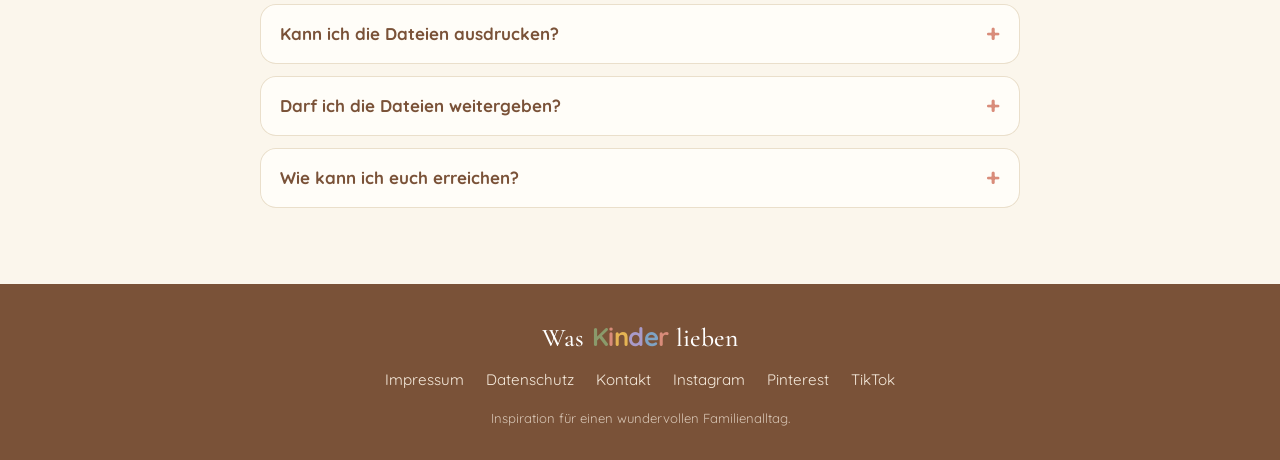
==== commit 99617c2b: "Instagram-Profil in Fußzeilen und Impressum ergänzt Co-Authored-By: Claude Sonnet 5.5 <noreply@anthr" ====
--- a/was-kinder-lieben/index.html
+++ b/was-kinder-lieben/index.html
@@ -279,7 +279,7 @@
   ['Datenschutz', 'https://www.was-kinder-lieben.de/datenschutz'],
   ['Widerruf',    ''],   // Adresse der Wix-Seite eintragen, sobald sie existiert
   ['Kontakt',     'mailto:waskinderlieben.info@gmail.com'],
-  ['Instagram',   ''],
+  ['Instagram',   'https://www.instagram.com/waskinderlieben.ideen/'],
   ['Pinterest',   'https://de.pinterest.com/waskinderlieben/'],
   ['TikTok',      'https://www.tiktok.com/@waskinderlieben']
 ];
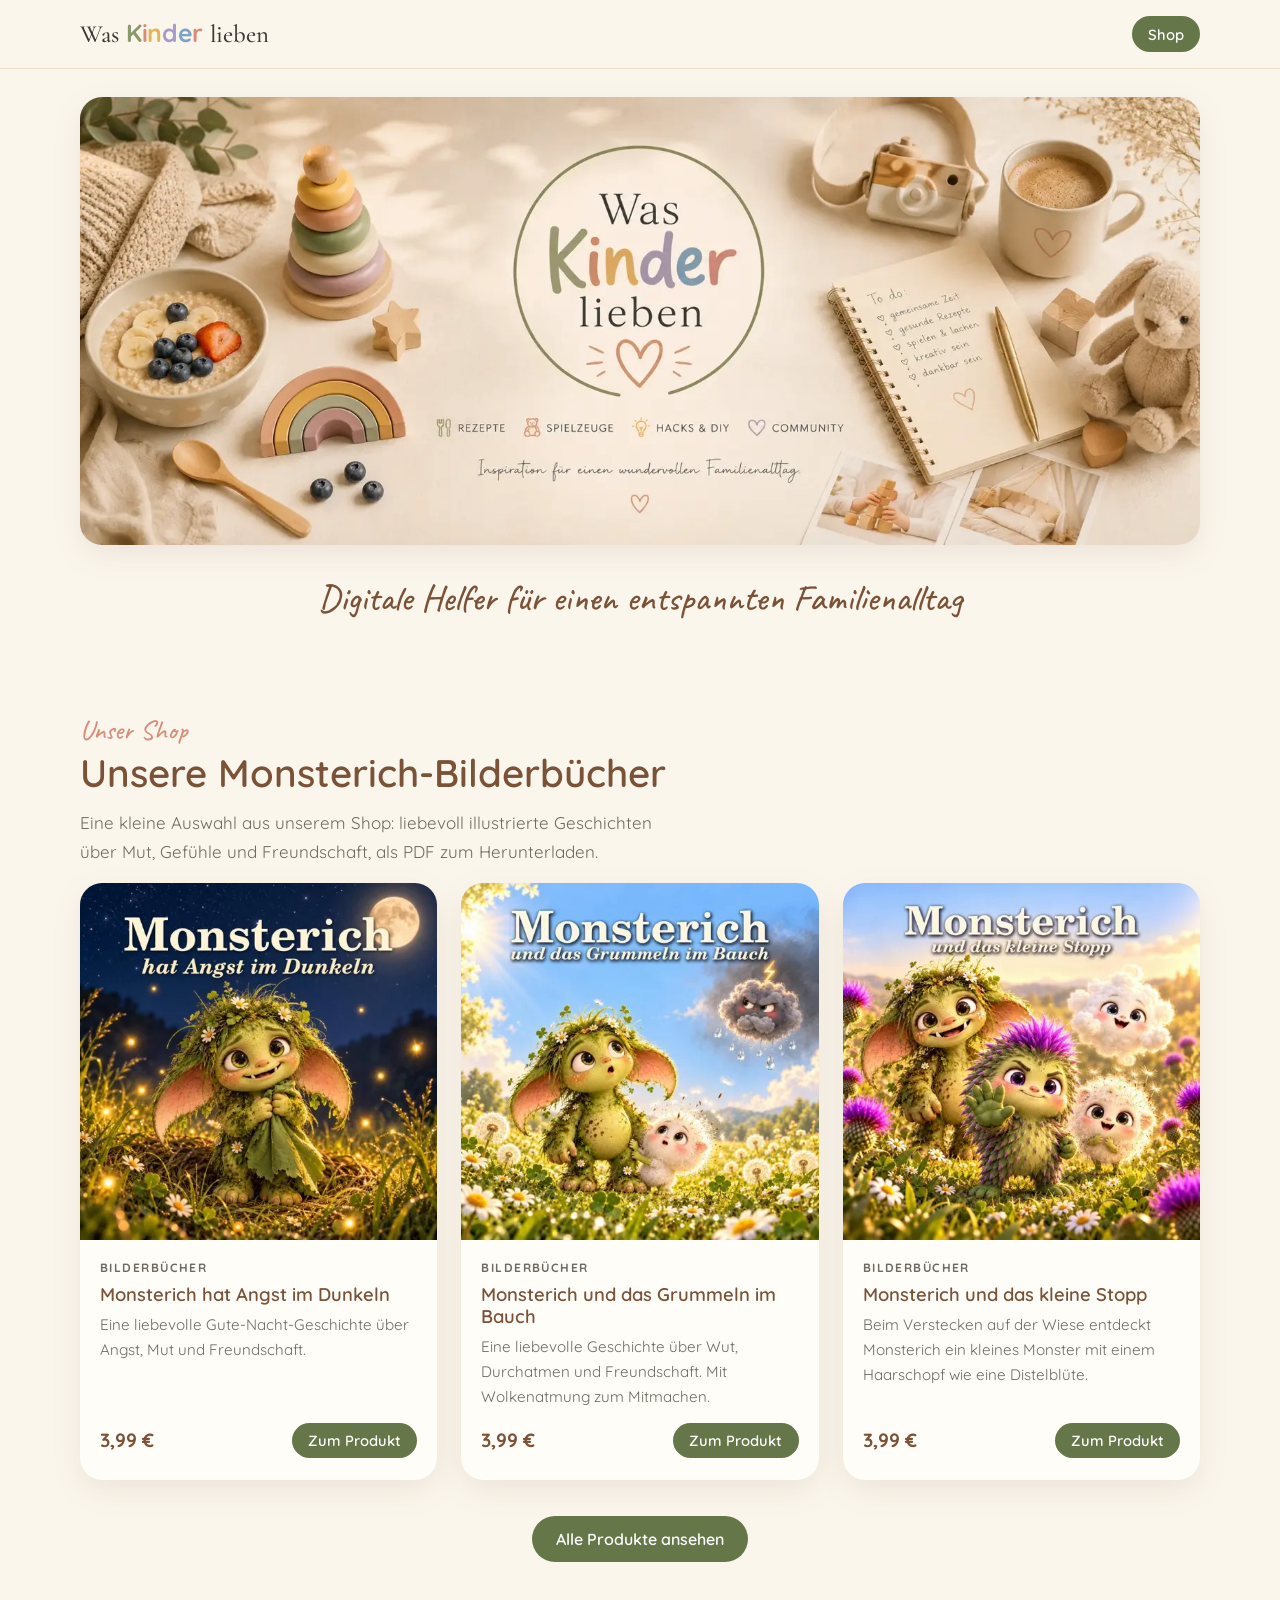
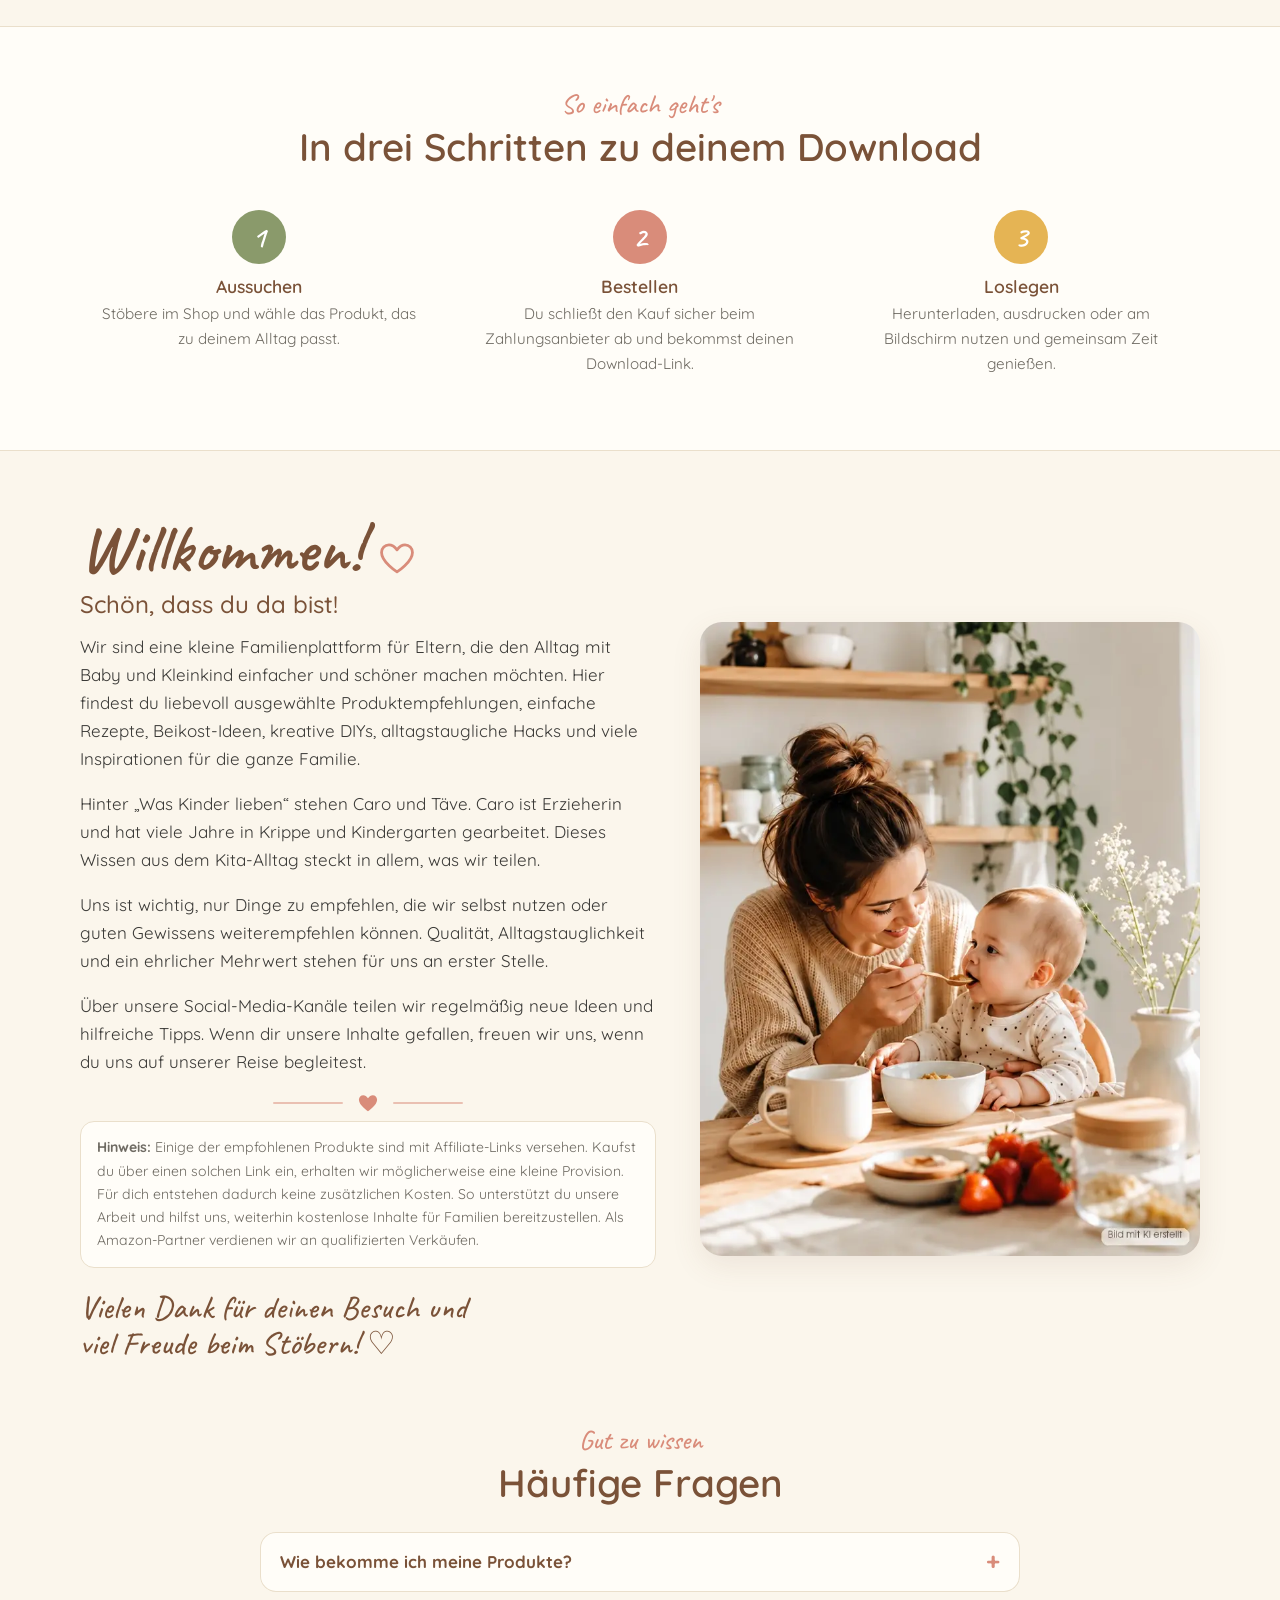
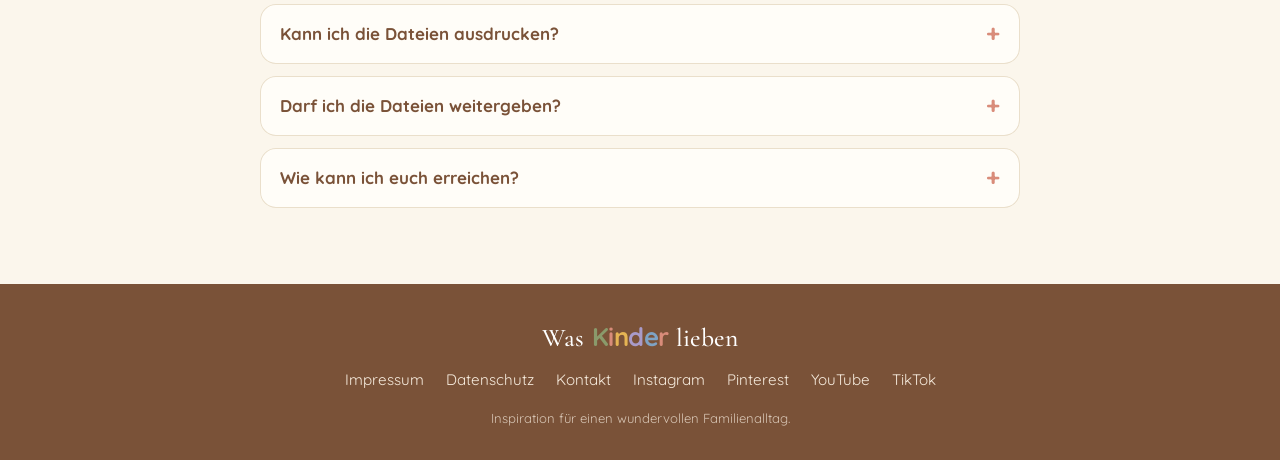
==== commit 7ae49992: "YouTube-Kanal in Fußzeilen und Impressum ergänzt Co-Authored-By: Claude Sonnet 5.5 <noreply@anthropi" ====
--- a/was-kinder-lieben/index.html
+++ b/was-kinder-lieben/index.html
@@ -281,6 +281,7 @@
   ['Kontakt',     'mailto:waskinderlieben.info@gmail.com'],
   ['Instagram',   'https://www.instagram.com/waskinderlieben.ideen/'],
   ['Pinterest',   'https://de.pinterest.com/waskinderlieben/'],
+  ['YouTube',     'https://www.youtube.com/@Was-Kinder-Lieben'],
   ['TikTok',      'https://www.tiktok.com/@waskinderlieben']
 ];
 
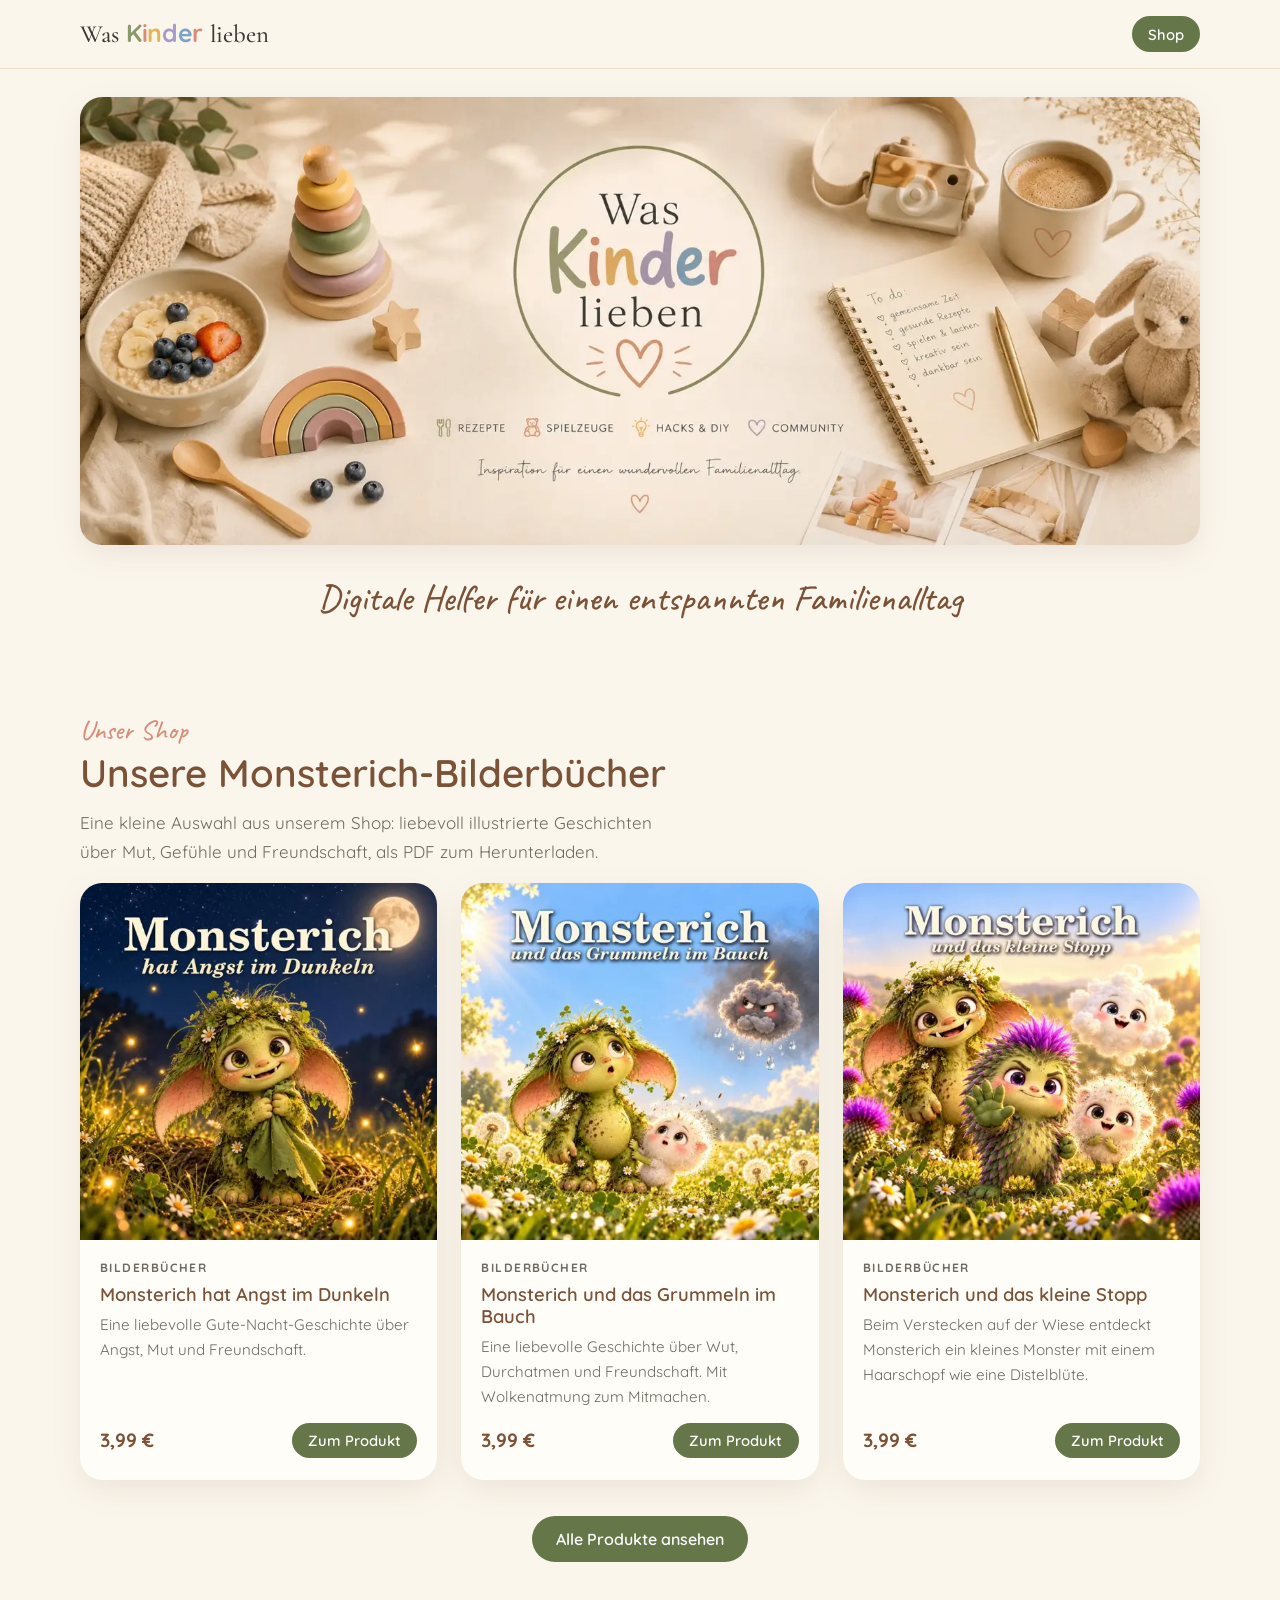
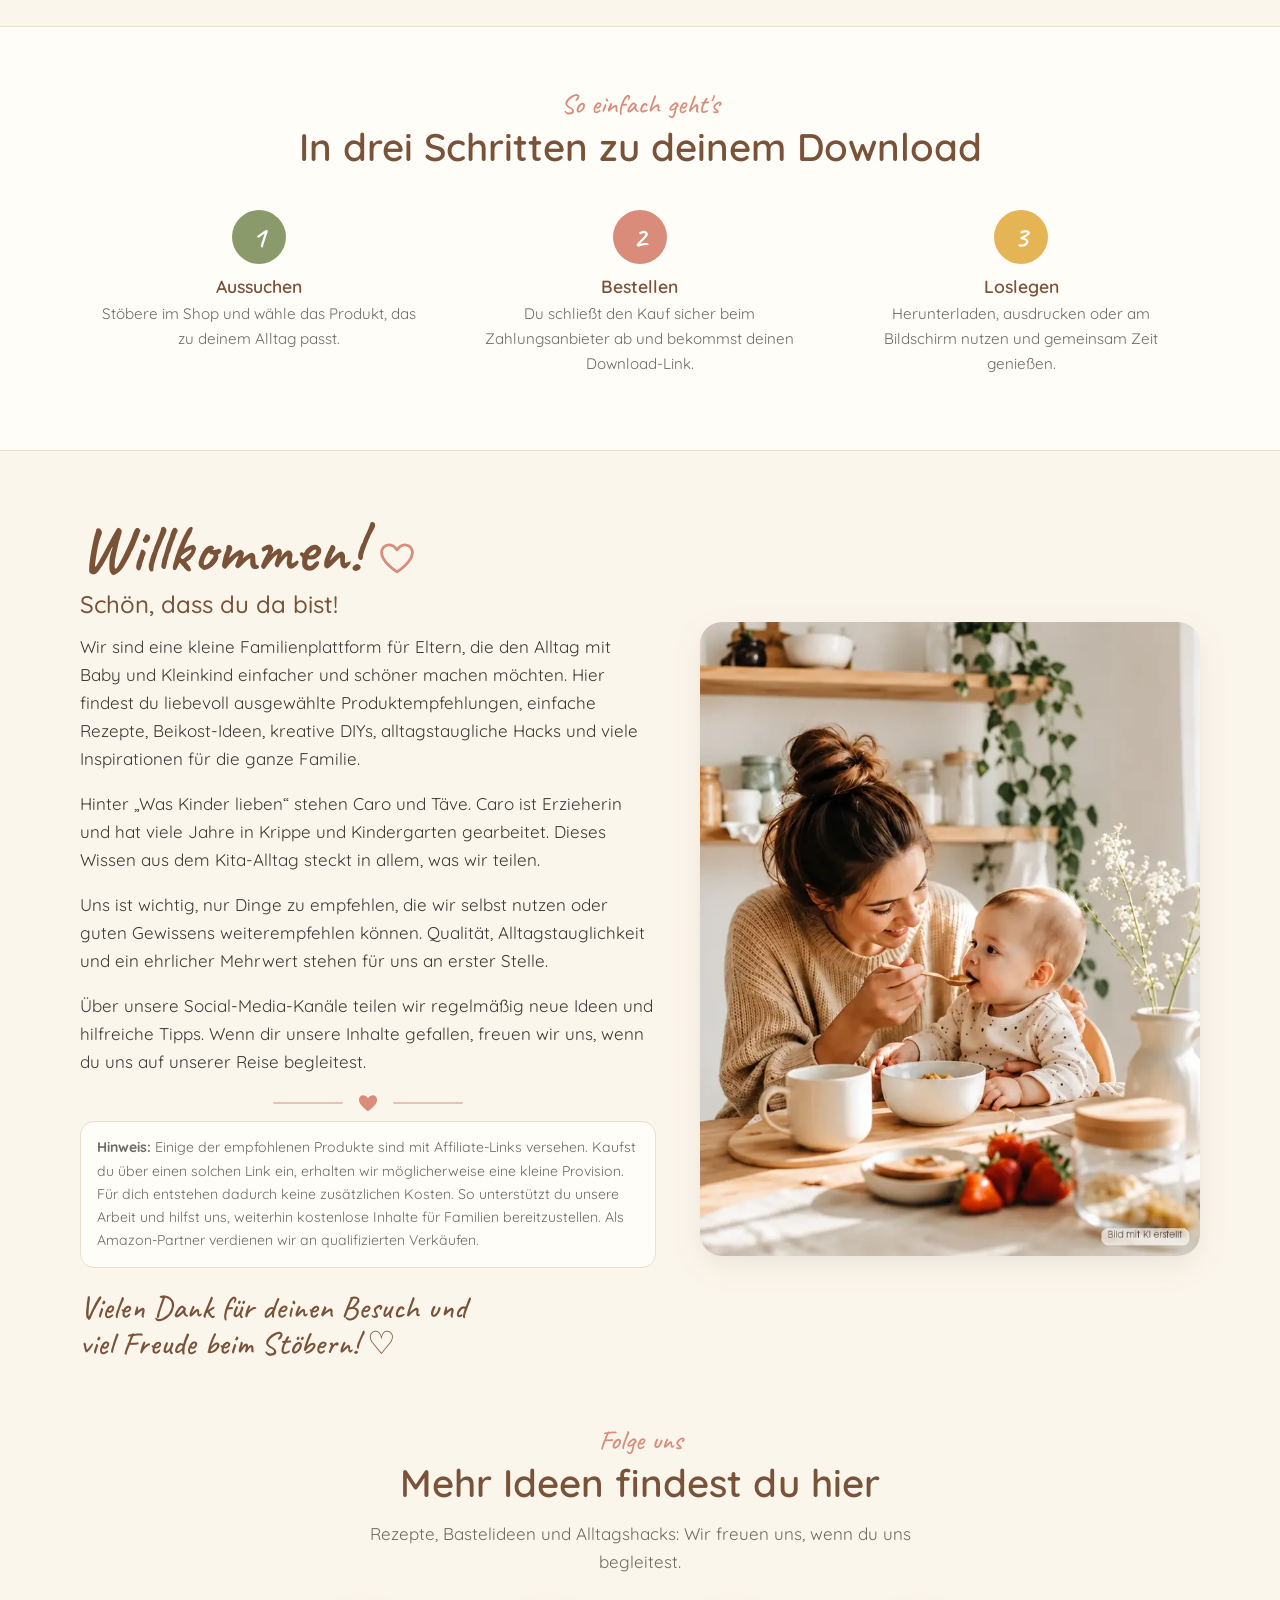
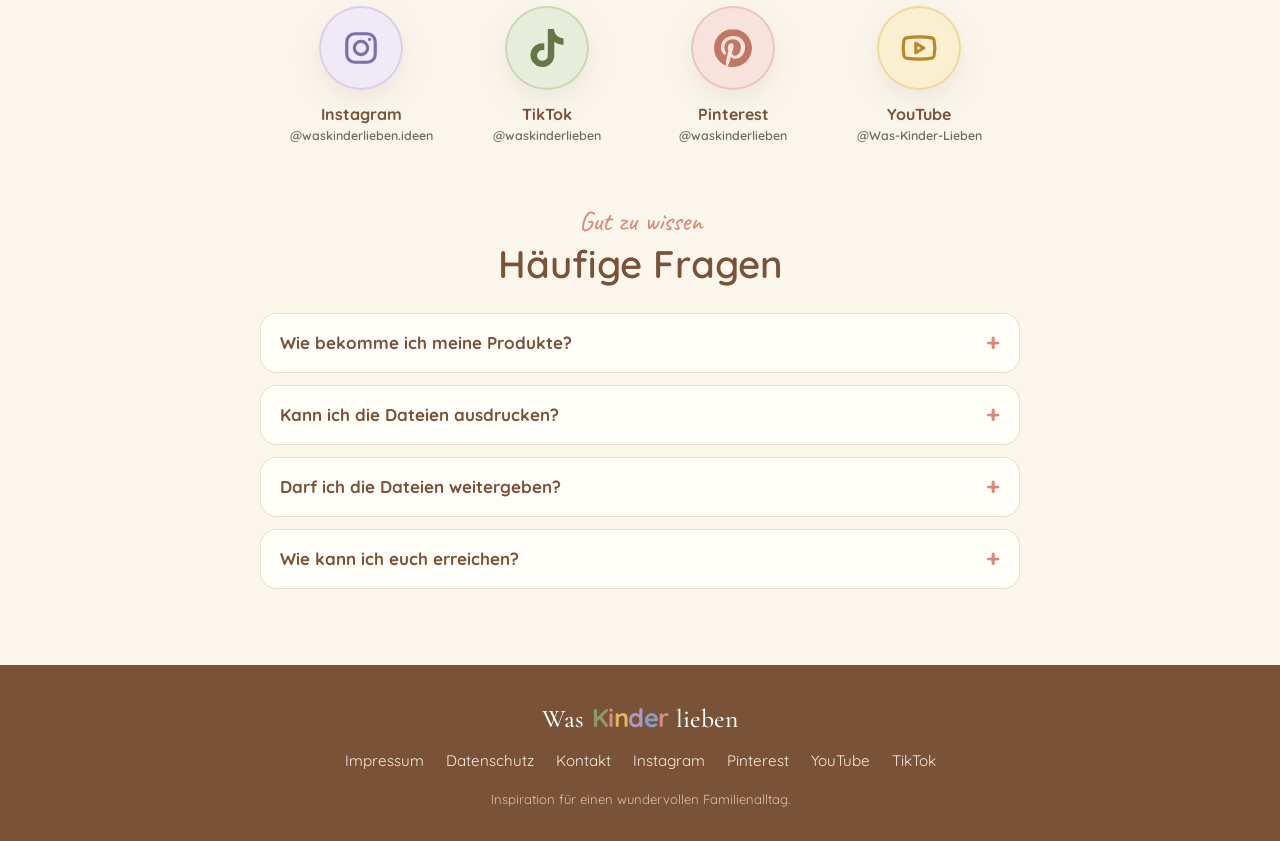
==== commit 908f1eb9: "Startseite: Abschnitt 'Folge uns' mit Social-Media-Symbolen und Links Co-Authored-By: Claude Sonnet " ====
--- a/was-kinder-lieben/index.html
+++ b/was-kinder-lieben/index.html
@@ -115,6 +115,16 @@
 .sign{font-family:var(--script);font-size:2rem;color:var(--brown);line-height:1.15;margin-top:22px}
 @media(max-width:820px){.about{grid-template-columns:1fr}.about .photo{order:-1;max-width:420px}}
 
+/* ===== Social Media ===== */
+.social-wrap{text-align:center}
+.social{display:flex;flex-wrap:wrap;justify-content:center;gap:26px 18px;margin-top:30px}
+.soc{display:flex;flex-direction:column;align-items:center;gap:10px;text-decoration:none;color:var(--ink);width:168px}
+.soc .ico{width:84px;height:84px;border-radius:50%;display:grid;place-items:center;background:var(--tint);box-shadow:inset 0 0 0 2px var(--ring),var(--shadow);transition:transform .2s,box-shadow .2s}
+.soc .ico svg{width:38px;height:38px;color:var(--glyph)}
+.soc:hover .ico,.soc:focus-visible .ico{transform:translateY(-6px) rotate(-4deg);box-shadow:inset 0 0 0 3px var(--glyph),0 14px 26px rgba(122,82,56,.18)}
+.soc b{font-size:1rem;color:var(--brown);line-height:1.2}
+.soc small{display:block;font-size:.78rem;color:var(--muted);font-weight:600;line-height:1.3;overflow-wrap:anywhere}
+
 /* ===== FAQ ===== */
 .faq{max-width:760px;margin:26px auto 0}
 details{background:var(--paper);border-radius:16px;margin-bottom:12px;box-shadow:inset 0 0 0 1px var(--line)}
@@ -204,6 +214,15 @@
       <div class="photo">
         <img src="[data-uri]" width="760" height="962" alt="Eine Mutter füttert ihr Baby am Küchentisch mit Brei, daneben Erdbeeren und Haferflocken.">
       </div>
+    </div>
+  </section>
+
+  <section id="social" aria-labelledby="social-title" style="padding-top:0">
+    <div class="wrap social-wrap">
+      <div class="eyebrow">Folge uns</div>
+      <h2 class="title" id="social-title">Mehr Ideen findest du hier</h2>
+      <p class="lead" style="margin-inline:auto">Rezepte, Bastelideen und Alltagshacks: Wir freuen uns, wenn du uns begleitest.</p>
+      <div class="social" id="socialList"></div>
     </div>
   </section>
 
@@ -285,7 +304,28 @@
   ['TikTok',      'https://www.tiktok.com/@waskinderlieben']
 ];
 
+/* Social Media: Name, Anzeige-Name, Adresse. Leere Adresse = Symbol wird ausgeblendet. */
+const SOCIAL = [
+  { key:'instagram', name:'Instagram', handle:'@waskinderlieben.ideen', url:'https://www.instagram.com/waskinderlieben.ideen/' },
+  { key:'tiktok',    name:'TikTok',    handle:'@waskinderlieben',       url:'https://www.tiktok.com/@waskinderlieben' },
+  { key:'pinterest', name:'Pinterest', handle:'@waskinderlieben',       url:'https://de.pinterest.com/waskinderlieben/' },
+  { key:'youtube',   name:'YouTube',   handle:'@Was-Kinder-Lieben',     url:'https://www.youtube.com/@Was-Kinder-Lieben' }
+];
+
 /* ===================================================================== */
+
+const SOCIAL_STYLE = {
+  instagram: { tint:'#EFEAF6', ring:'#D9D0EA', glyph:'#7E6FA8' },
+  tiktok:    { tint:'#E7EDDB', ring:'#CCD8B5', glyph:'#657649' },
+  pinterest: { tint:'#F8E3DC', ring:'#EDC6BB', glyph:'#C07765' },
+  youtube:   { tint:'#FAEFD0', ring:'#EFD9A0', glyph:'#B8872A' }
+};
+const SOCIAL_ICONS = {
+  instagram: '<svg viewBox="0 0 24 24" fill="none" stroke="currentColor" stroke-width="2" stroke-linecap="round" stroke-linejoin="round" aria-hidden="true"><rect x="3" y="3" width="18" height="18" rx="5"/><circle cx="12" cy="12" r="4.2"/><circle cx="17.4" cy="6.6" r="1" fill="currentColor" stroke="none"/></svg>',
+  tiktok:    '<svg viewBox="0 0 24 24" fill="currentColor" aria-hidden="true"><path d="M12.525.02c1.31-.02 2.61-.01 3.91-.02.08 1.53.63 3.09 1.75 4.17 1.12 1.11 2.7 1.62 4.24 1.79v4.03c-1.44-.05-2.89-.35-4.2-.97-.57-.26-1.1-.59-1.62-.93-.01 2.92.01 5.84-.02 8.75-.08 1.4-.54 2.79-1.35 3.94-1.31 1.92-3.58 3.17-5.91 3.21-1.43.08-2.86-.31-4.08-1.03-2.02-1.19-3.44-3.37-3.65-5.71-.02-.5-.03-1-.01-1.49.18-1.9 1.12-3.72 2.58-4.96 1.66-1.44 3.98-2.13 6.15-1.72.02 1.48-.04 2.96-.04 4.44-.99-.32-2.15-.23-3.02.37-.63.41-1.11 1.04-1.36 1.75-.21.51-.15 1.07-.14 1.61.24 1.64 1.82 3.02 3.5 2.87 1.12-.01 2.19-.66 2.77-1.61.19-.33.4-.67.41-1.06.1-1.79.06-3.57.07-5.36.01-4.03-.01-8.05.02-12.07z"/></svg>',
+  pinterest: '<svg viewBox="0 0 24 24" fill="currentColor" aria-hidden="true"><path d="M12.017 0C5.396 0 .029 5.367.029 11.987c0 5.079 3.158 9.417 7.618 11.162-.105-.949-.199-2.403.041-3.439.219-.937 1.406-5.957 1.406-5.957s-.359-.72-.359-1.781c0-1.663.967-2.911 2.168-2.911 1.024 0 1.518.769 1.518 1.688 0 1.029-.653 2.567-.992 3.992-.285 1.193.6 2.165 1.775 2.165 2.128 0 3.768-2.245 3.768-5.487 0-2.861-2.063-4.869-5.008-4.869-3.41 0-5.409 2.562-5.409 5.199 0 1.033.394 2.143.889 2.741.099.12.112.225.085.345-.09.375-.293 1.199-.334 1.363-.053.225-.172.271-.401.165-1.495-.69-2.433-2.878-2.433-4.646 0-3.776 2.748-7.252 7.92-7.252 4.158 0 7.392 2.967 7.392 6.923 0 4.135-2.607 7.462-6.233 7.462-1.214 0-2.354-.629-2.758-1.379l-.749 2.848c-.269 1.045-1.004 2.352-1.498 3.146 1.123.345 2.306.535 3.55.535 6.607 0 11.985-5.365 11.985-11.987C23.97 5.39 18.592.026 11.985.026L12.017 0z"/></svg>',
+  youtube:   '<svg viewBox="0 0 24 24" fill="none" stroke="currentColor" stroke-width="2" stroke-linecap="round" stroke-linejoin="round" aria-hidden="true"><path d="M2.5 17a24.12 24.12 0 0 1 0-10 2 2 0 0 1 1.4-1.4 49.56 49.56 0 0 1 16.2 0A2 2 0 0 1 21.5 7a24.12 24.12 0 0 1 0 10 2 2 0 0 1-1.4 1.4 49.55 49.55 0 0 1-16.2 0A2 2 0 0 1 2.5 17"/><path d="m10 15 5-3-5-3z"/></svg>'
+};
 
 const ICONS = {
   fork:  '<svg viewBox="0 0 48 48" fill="none" stroke="#657649" stroke-width="2.6" stroke-linecap="round" stroke-linejoin="round"><path d="M14 6v13a4 4 0 0 0 8 0V6M18 6v36M34 6c-4 3-6 9-6 15 0 3 2 5 6 5v16"/></svg>',
@@ -359,6 +399,12 @@
   a.addEventListener('click', e => { if (!SHOP_URL){ e.preventDefault(); toast('Noch keine Shop-Adresse hinterlegt (SHOP_URL im Code eintragen).'); } });
 });
 
+$('#socialList').innerHTML = SOCIAL.filter(s => s.url).map(s => {
+  const st = SOCIAL_STYLE[s.key];
+  return `<a class="soc" href="${esc(s.url)}" target="_blank" rel="noopener" aria-label="${esc(s.name)}: ${esc(s.handle)} (öffnet in neuem Tab)" style="--tint:${st.tint};--ring:${st.ring};--glyph:${st.glyph}">
+    <span class="ico">${SOCIAL_ICONS[s.key]}</span><span><b>${esc(s.name)}</b><small>${esc(s.handle)}</small></span></a>`;
+}).join('');
+
 renderChips(); renderGrid();
 </script>
 </body>
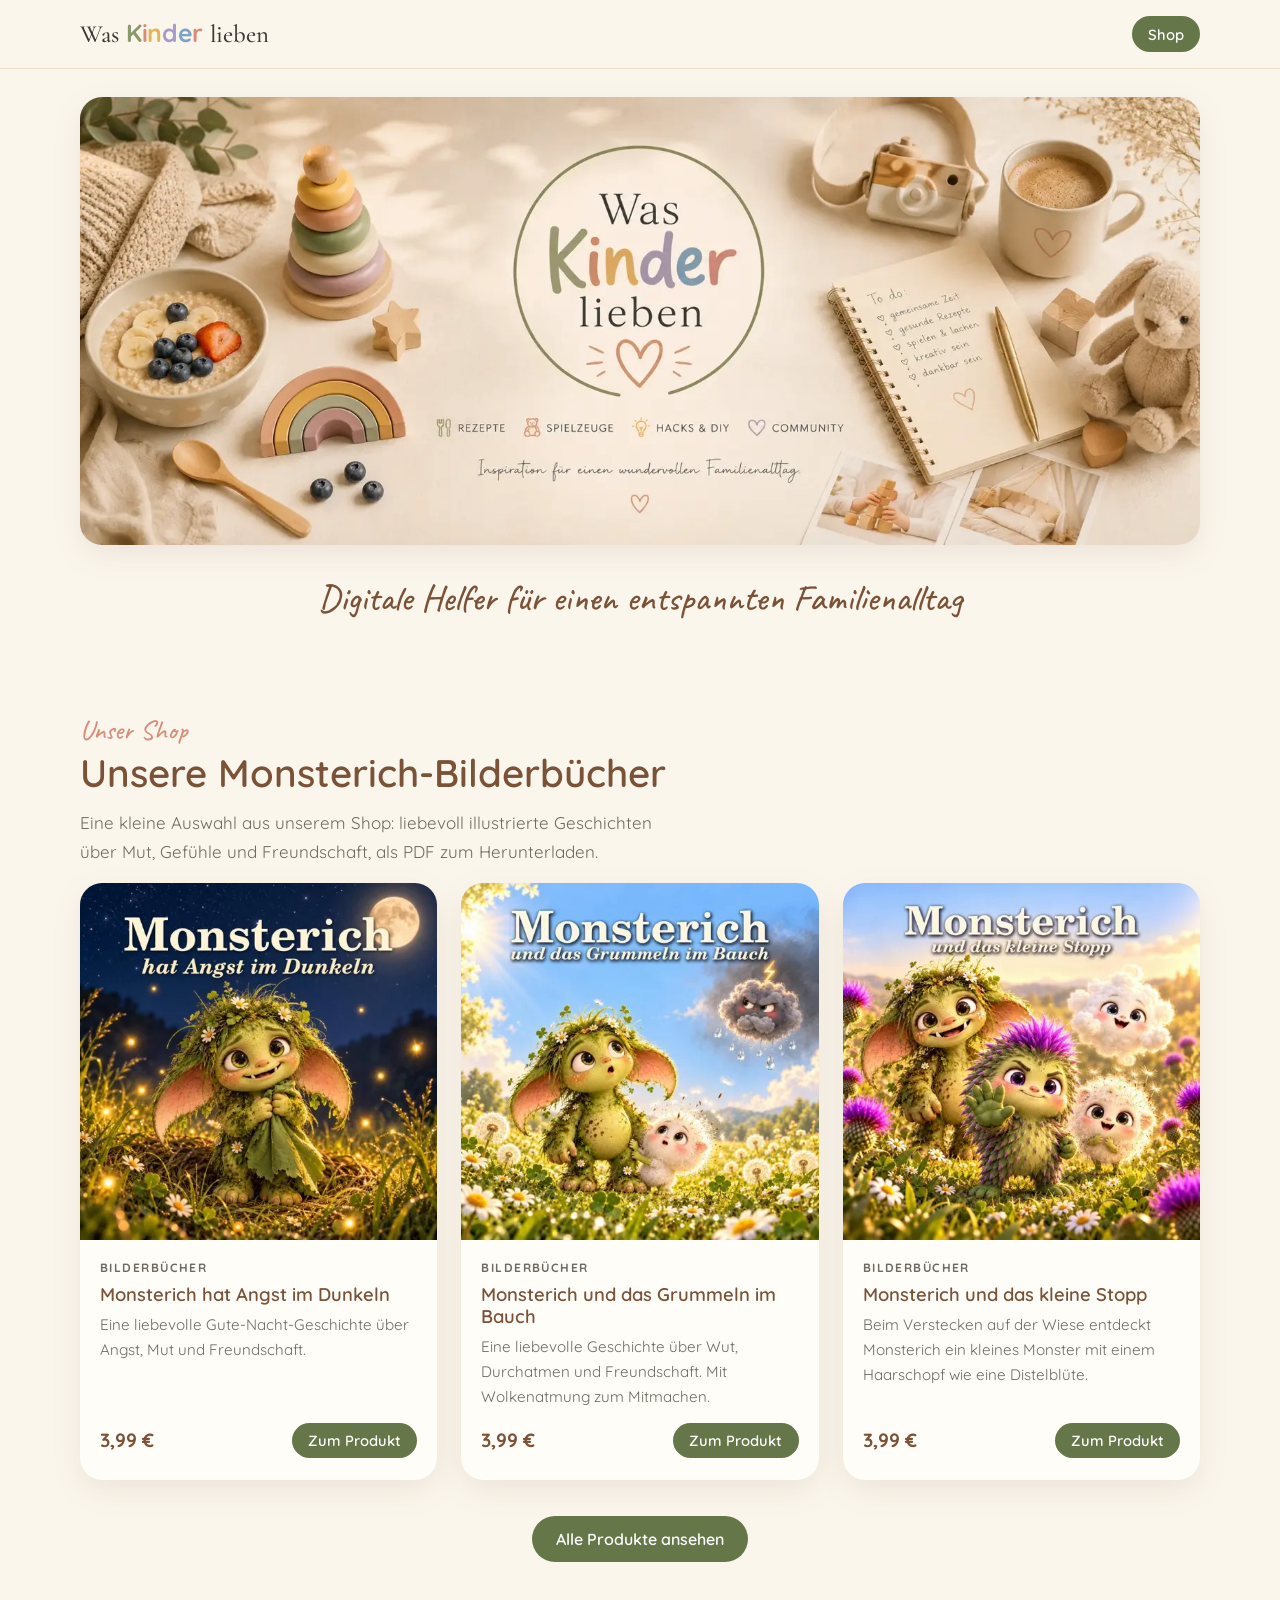
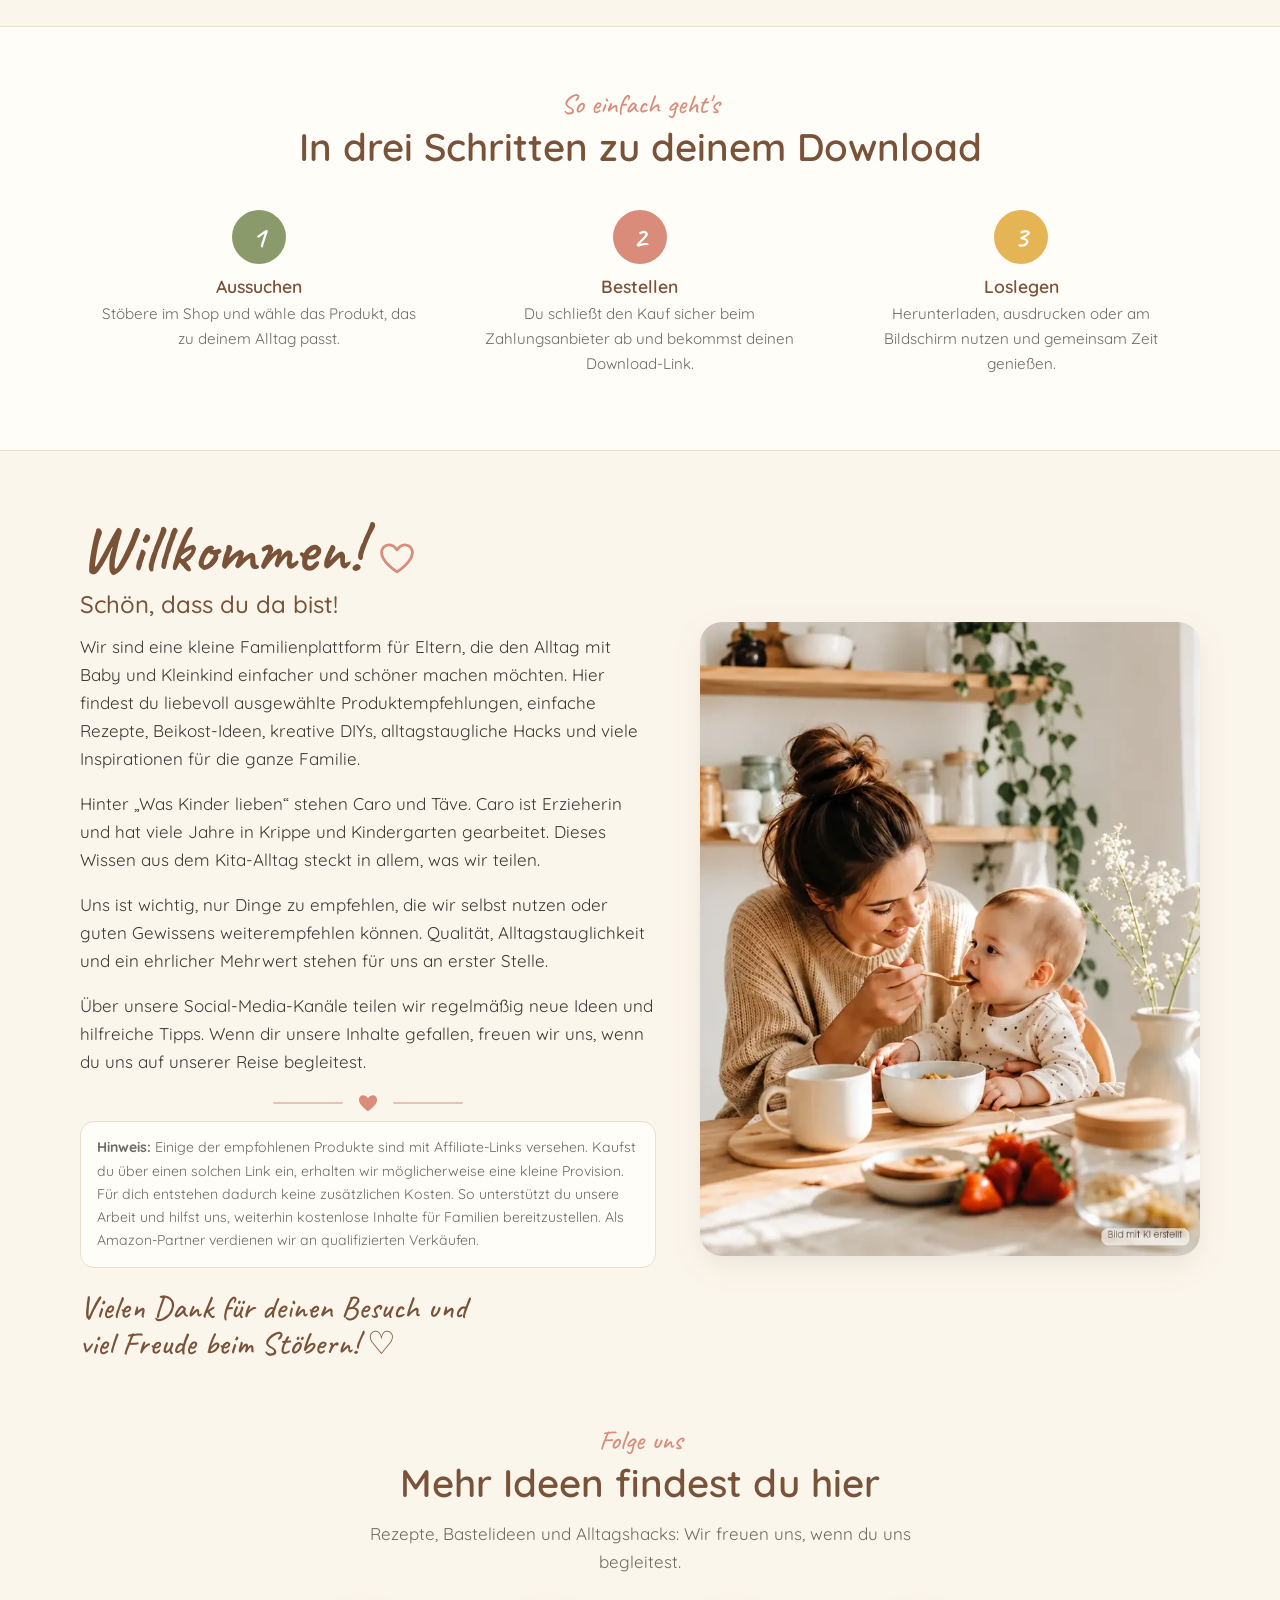
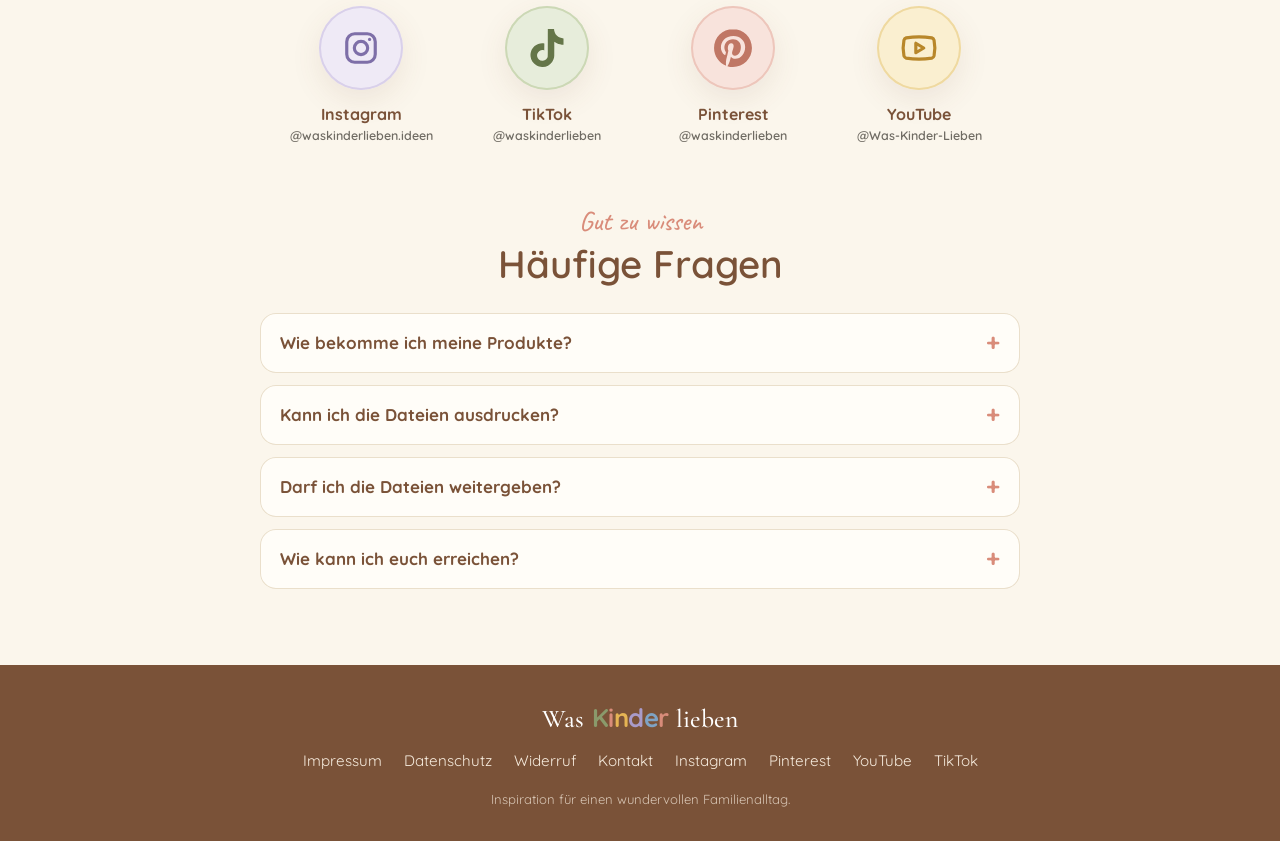
==== commit 4f5dcb1f: "Widerrufsbelehrung-Seite (Generator-Text, Design der Website); Widerruf-Link in allen Fußzeilen Co-A" ====
--- a/was-kinder-lieben/index.html
+++ b/was-kinder-lieben/index.html
@@ -296,7 +296,7 @@
 const LINKS = [
   ['Impressum',   'https://www.was-kinder-lieben.de/impressum'],
   ['Datenschutz', 'https://www.was-kinder-lieben.de/datenschutz'],
-  ['Widerruf',    ''],   // Adresse der Wix-Seite eintragen, sobald sie existiert
+  ['Widerruf',    'https://www.was-kinder-lieben.de/widerruf'],
   ['Kontakt',     'mailto:waskinderlieben.info@gmail.com'],
   ['Instagram',   'https://www.instagram.com/waskinderlieben.ideen/'],
   ['Pinterest',   'https://de.pinterest.com/waskinderlieben/'],
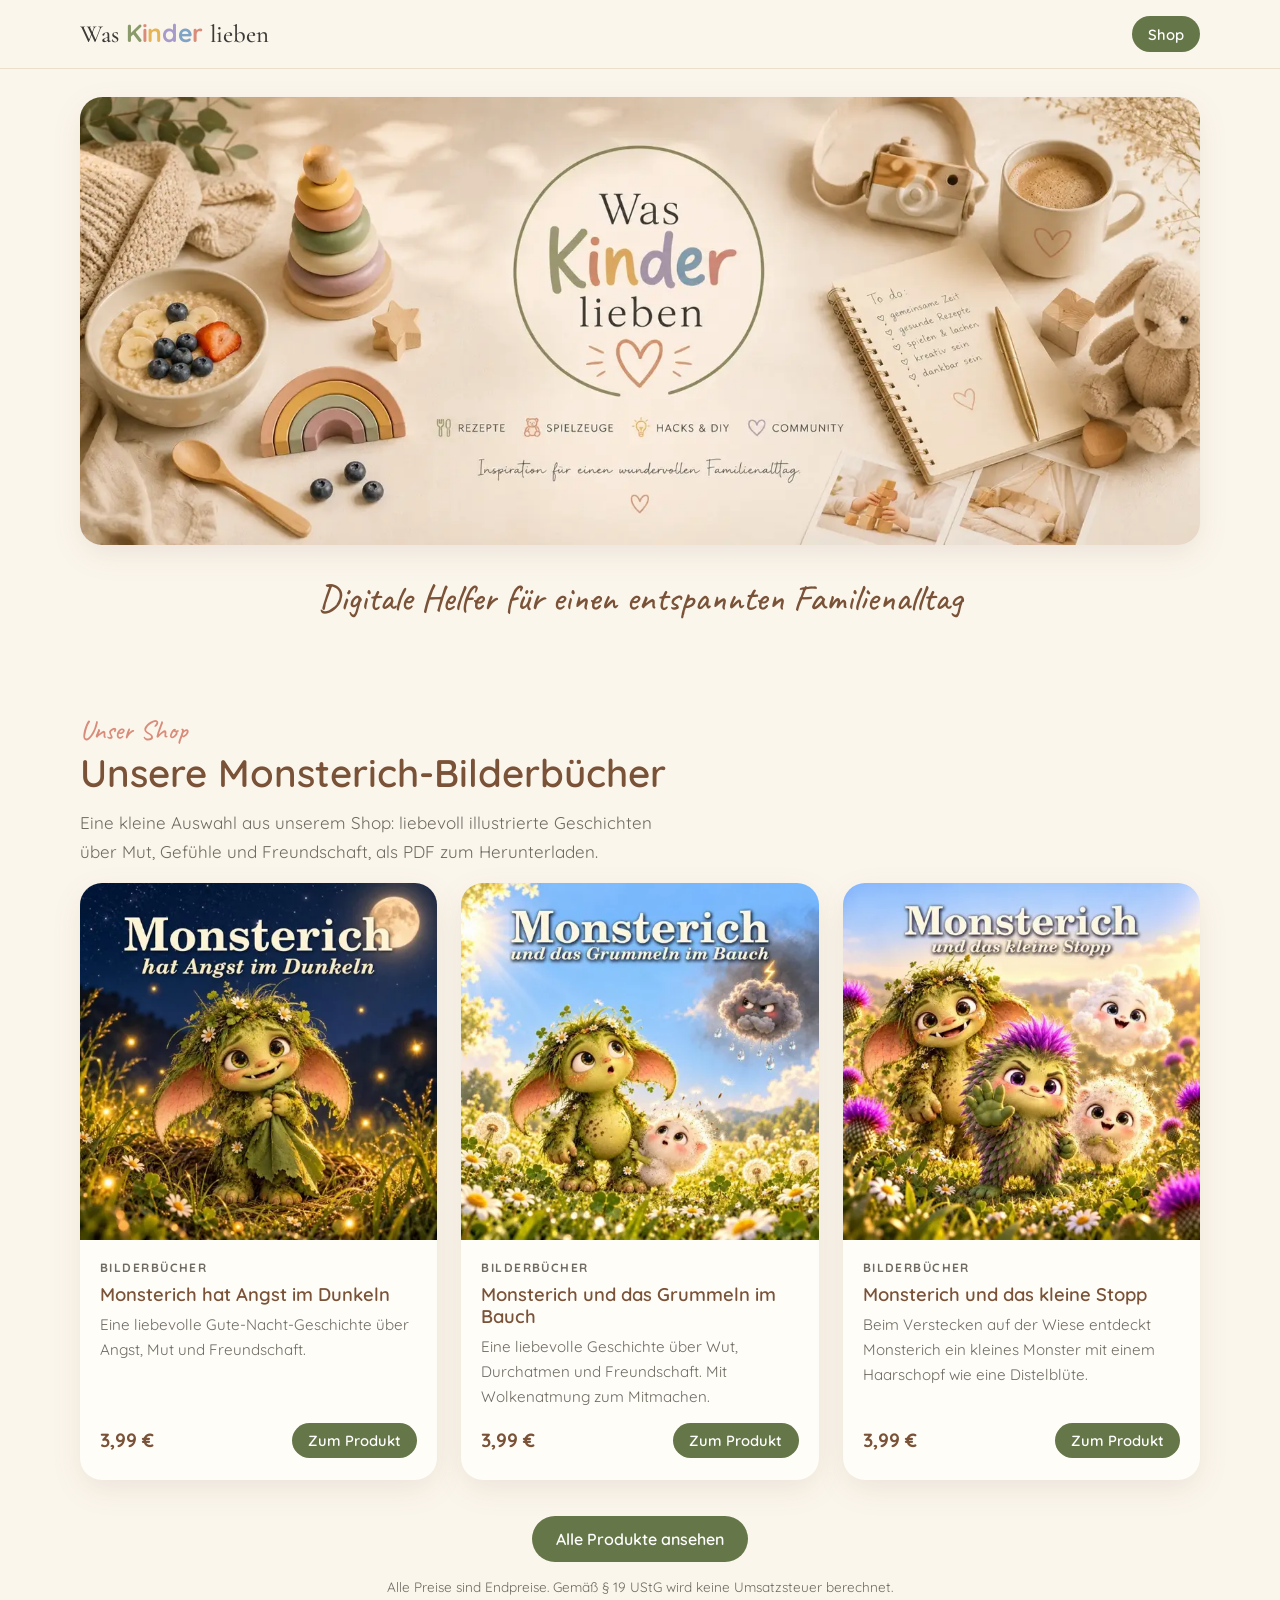
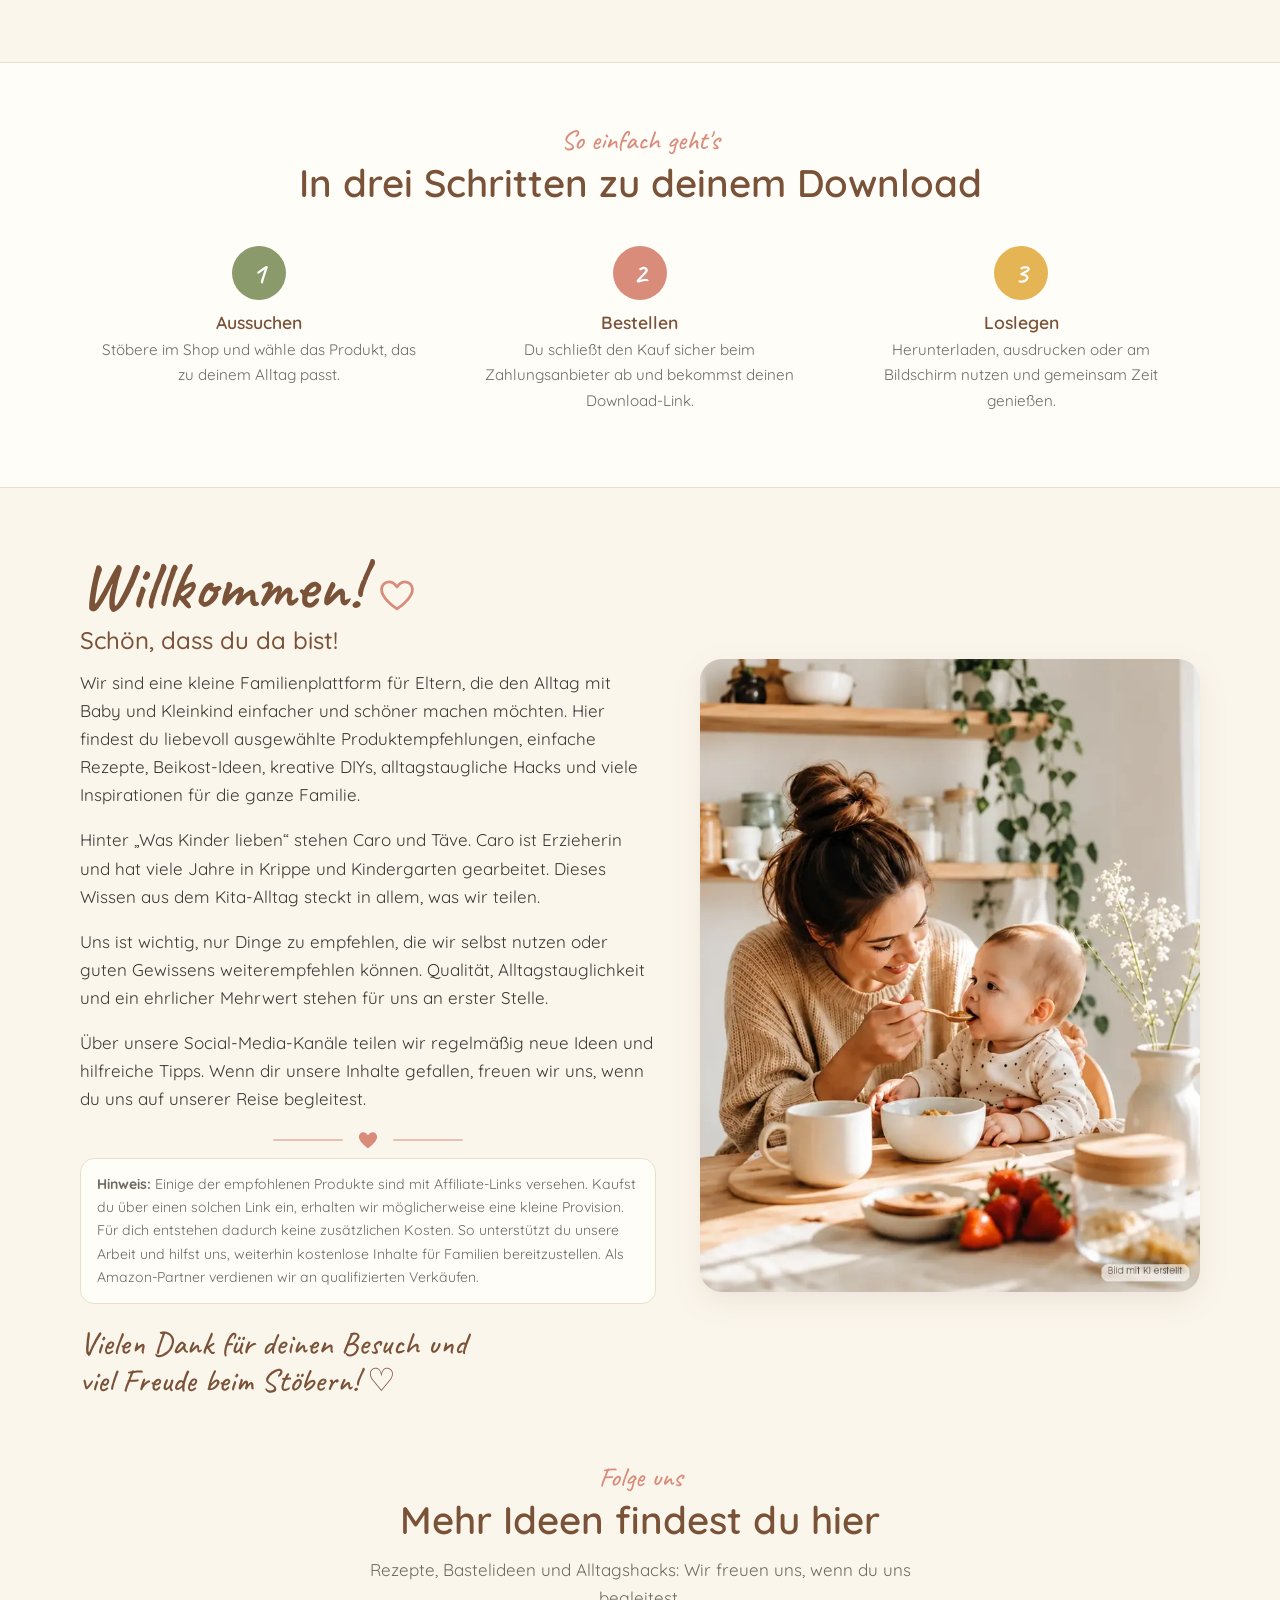
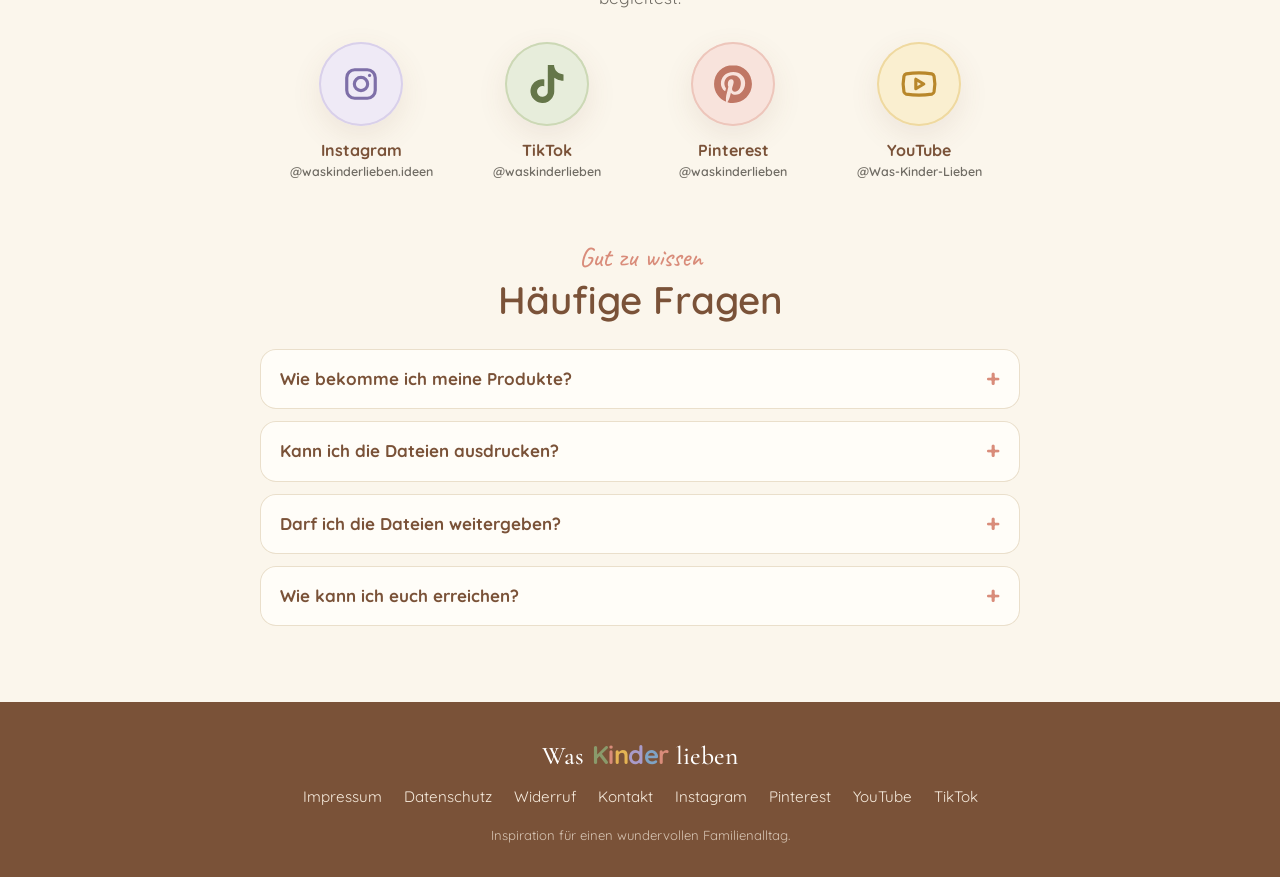
==== commit 70a3acc1: "Hinweis zur Kleinunternehmerregelung (§ 19 UStG) in Impressum und Startseite Co-Authored-By: Claude " ====
--- a/was-kinder-lieben/index.html
+++ b/was-kinder-lieben/index.html
@@ -95,6 +95,7 @@
 .price s{font-weight:500;font-size:.9rem;color:var(--muted);margin-right:6px}
 .empty{padding:30px;text-align:center;color:var(--muted)}
 .more{text-align:center;margin-top:36px}
+.taxnote{text-align:center;margin:14px 0 0;font-size:.85rem;color:var(--muted)}
 
 /* ===== So funktioniert's ===== */
 .steps{background:var(--paper);border-block:1px solid var(--line)}
@@ -181,6 +182,7 @@
       <div class="chips" id="chips" role="group" aria-label="Kategorien filtern"></div>
       <div class="grid" id="grid" aria-live="polite"></div>
       <div class="more"><a class="btn" id="shopBtnMore" href="#">Alle Produkte ansehen</a></div>
+      <p class="taxnote">Alle Preise sind Endpreise. Gemäß § 19 UStG wird keine Umsatzsteuer berechnet.</p>
     </div>
   </section>
 
